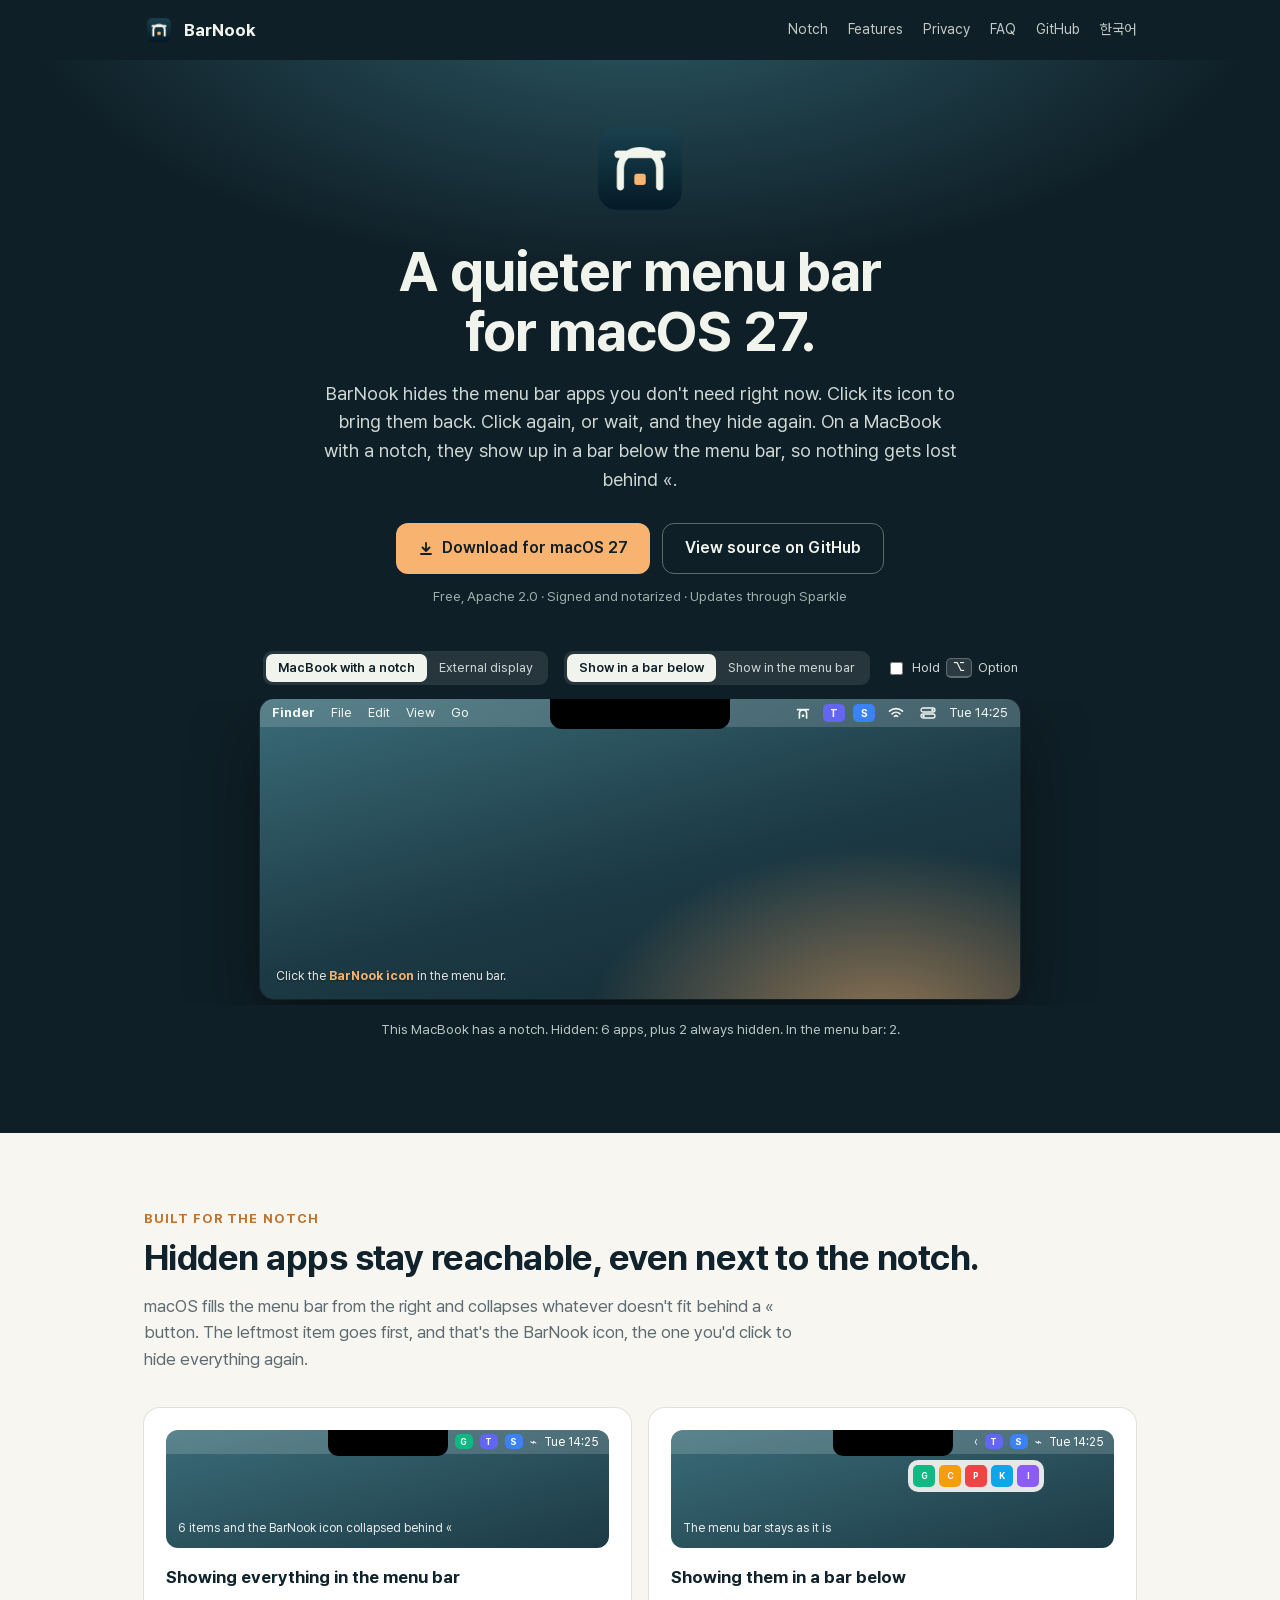
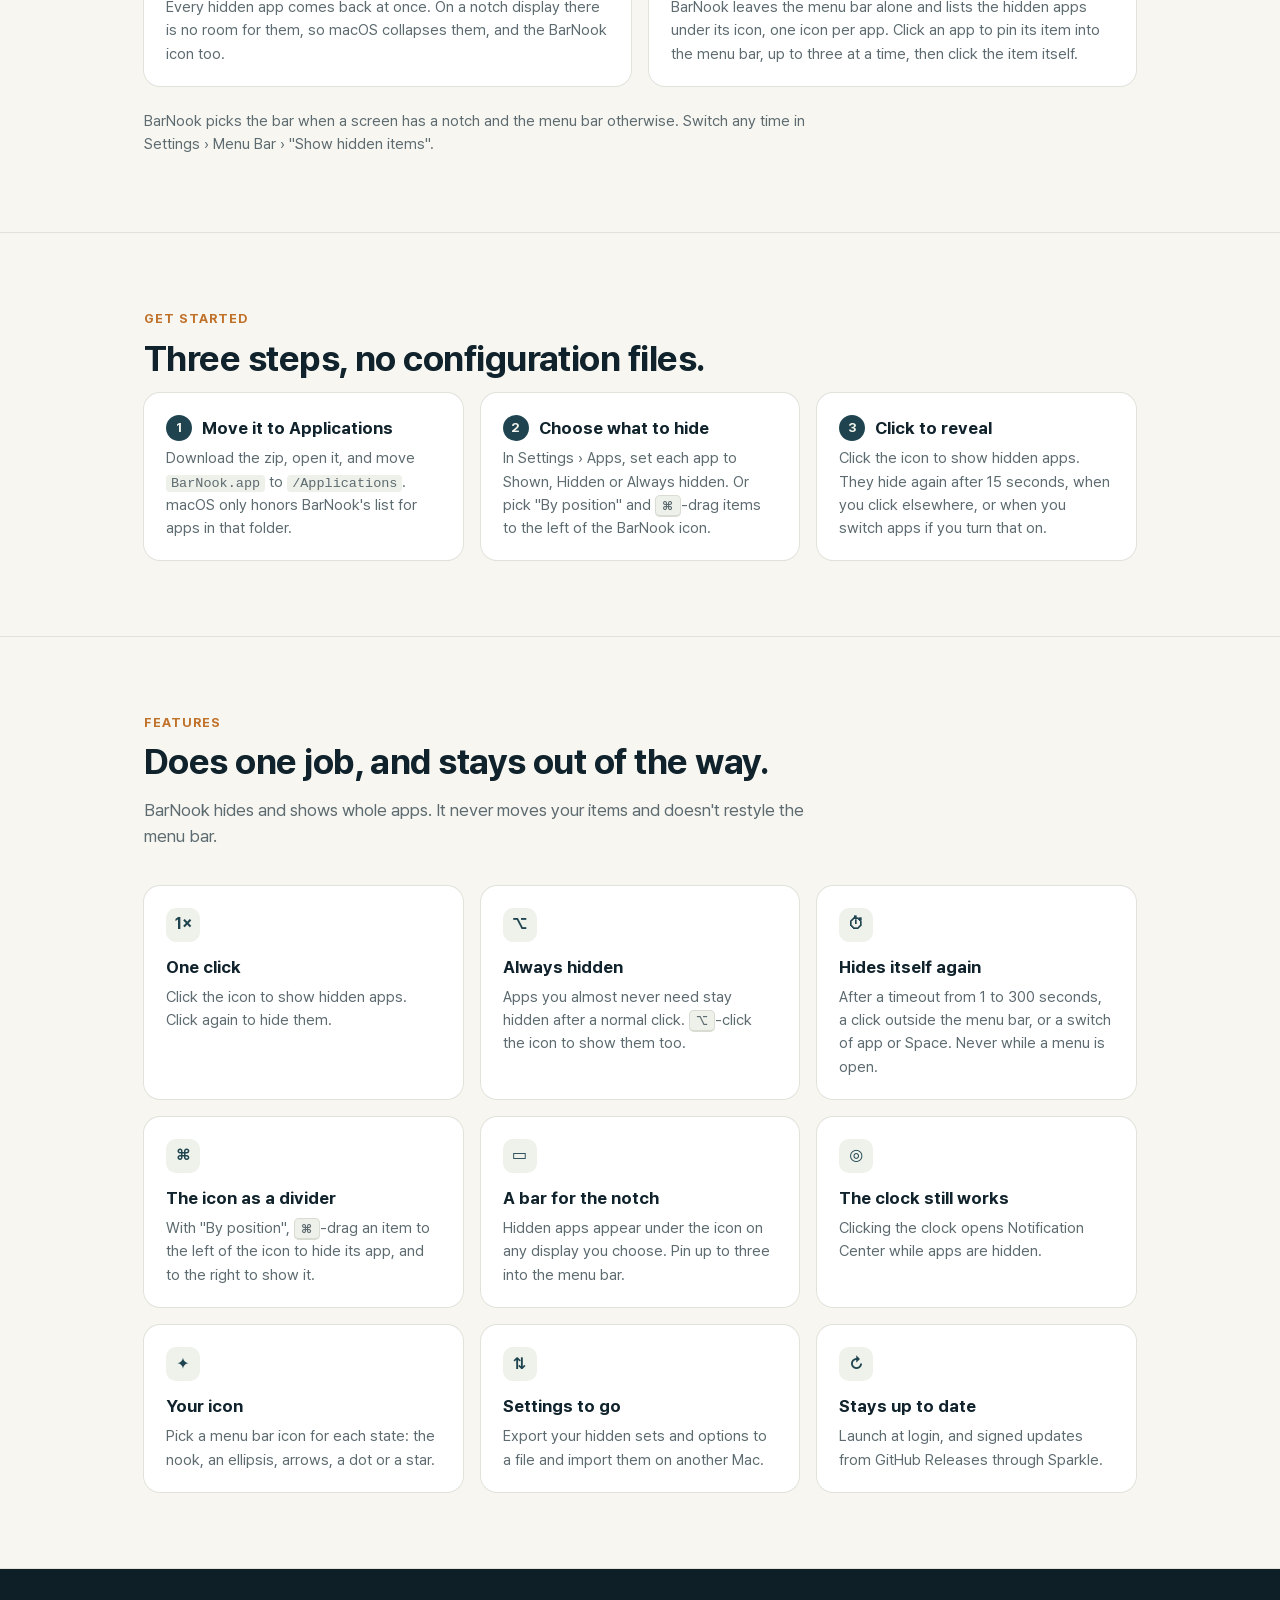
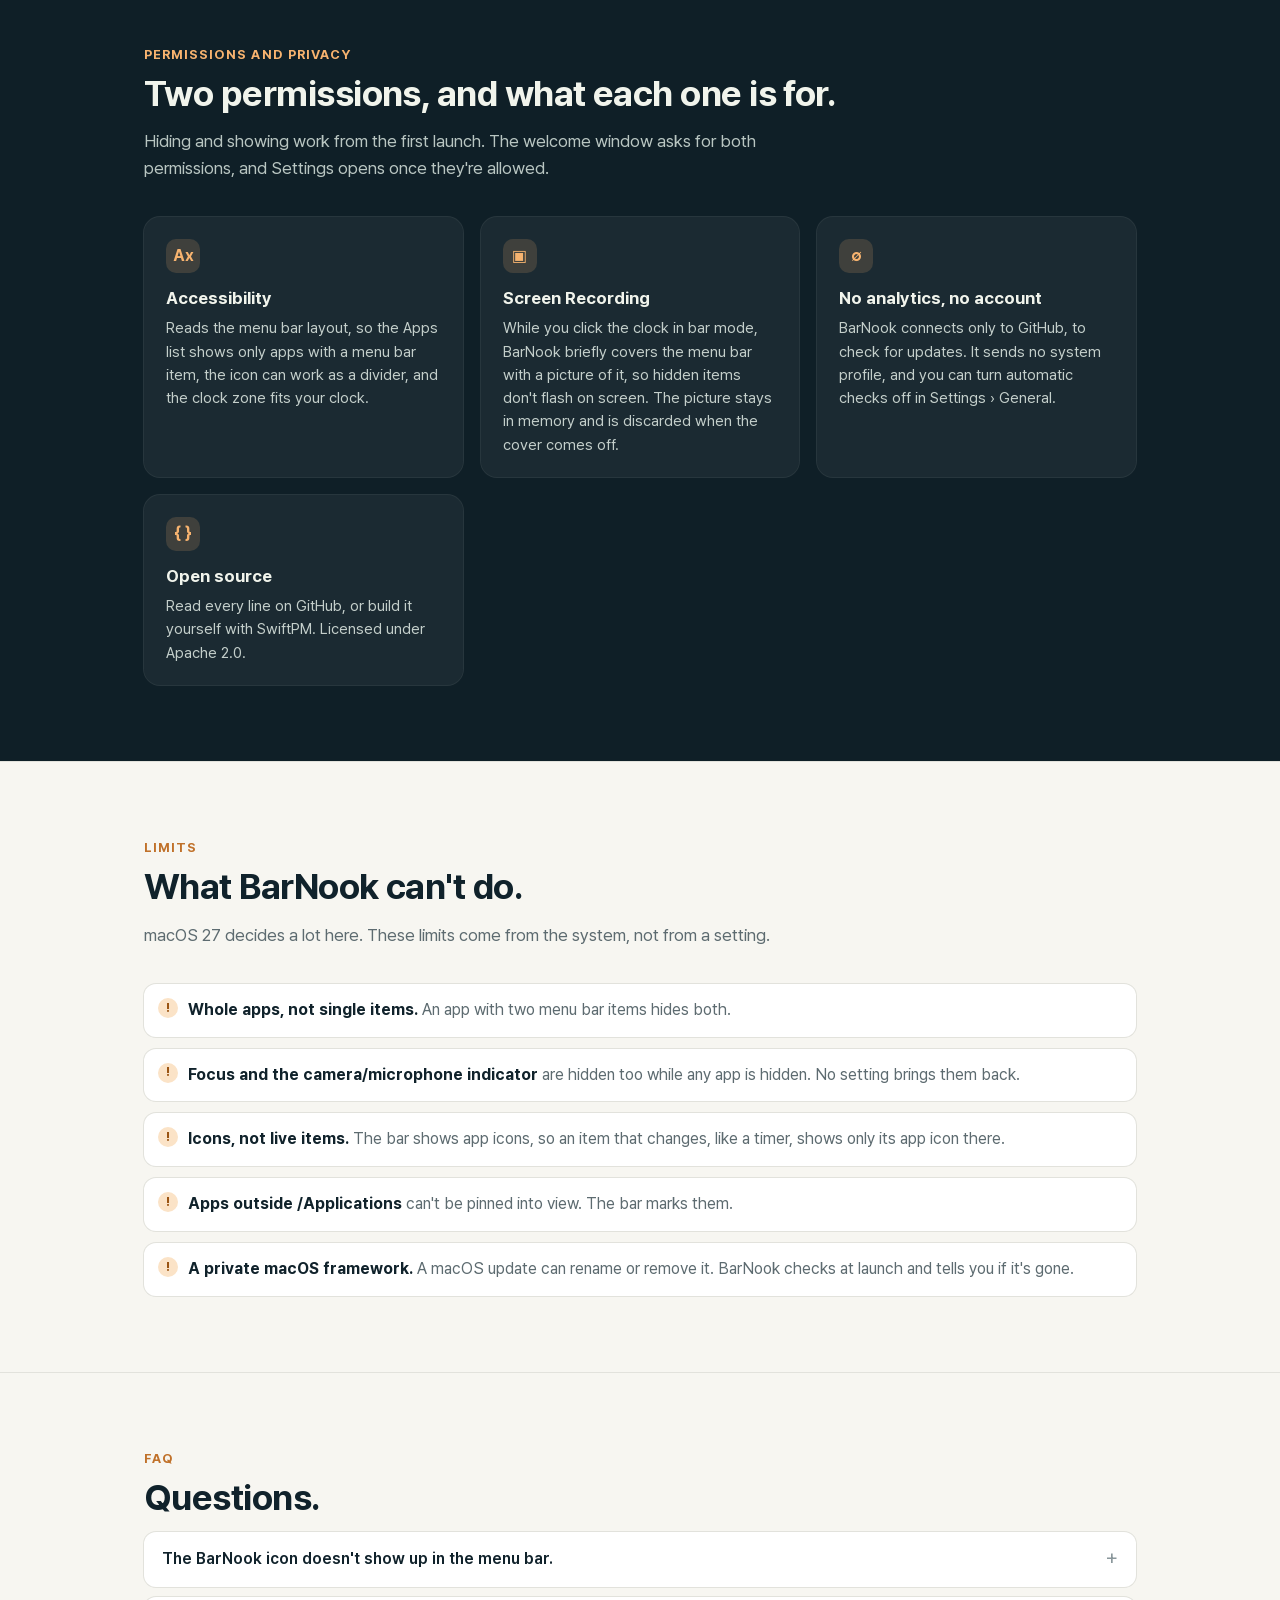
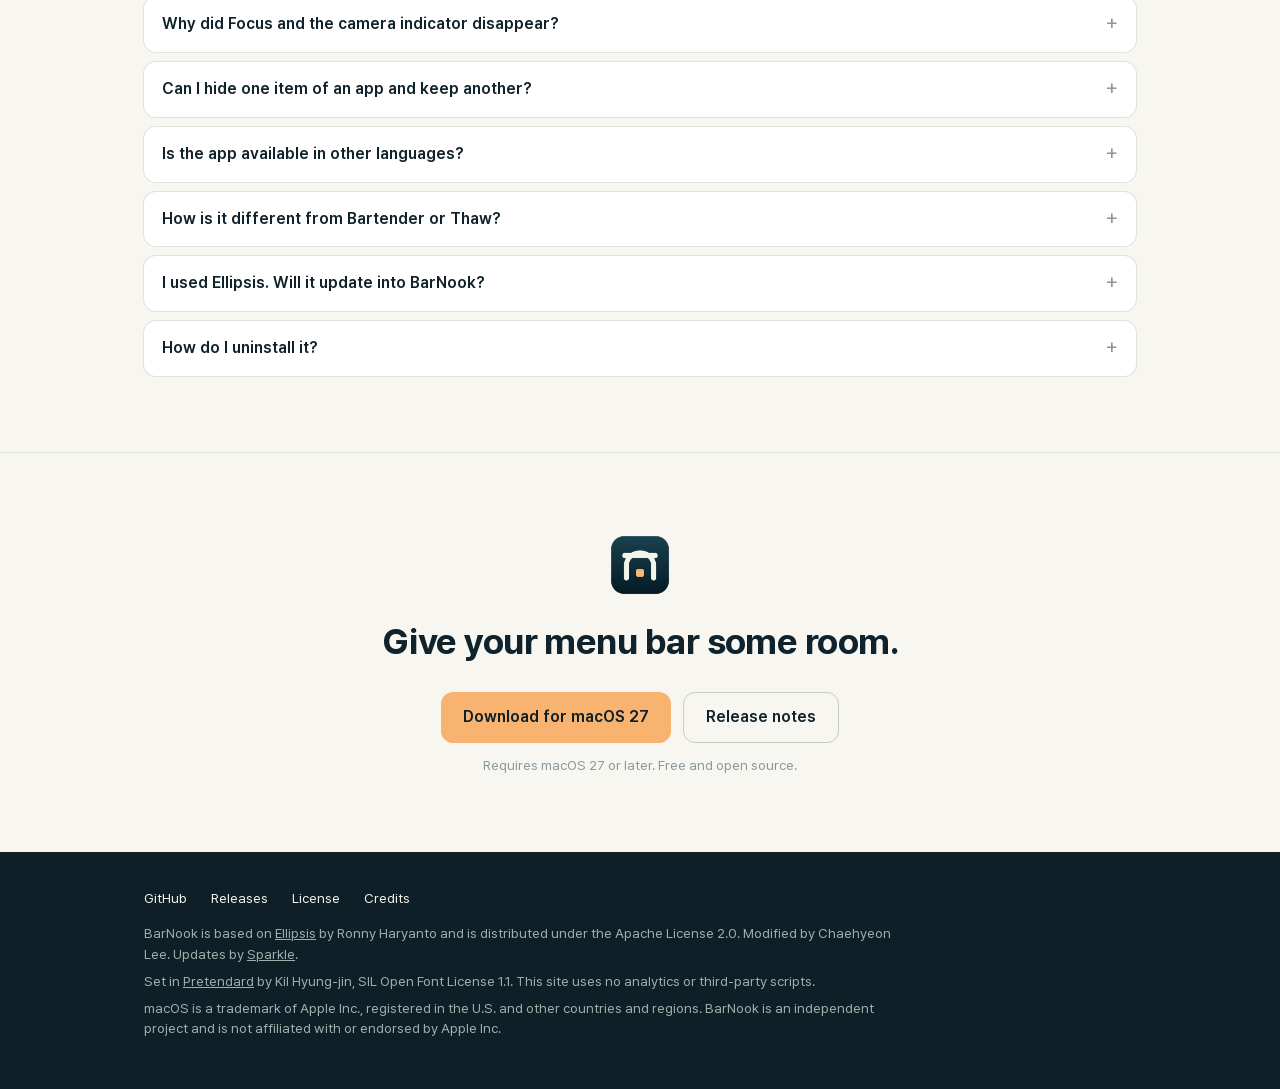
==== site/index.html @ 0b519b12 "feat(site): add the English landing page with self-hosted Pretendard The project had no website. Thi" ====
<!doctype html>
<html lang="en" class="no-js">
<head>
<meta charset="utf-8">
<meta name="viewport" content="width=device-width, initial-scale=1">
<script>document.documentElement.className='js'</script>
<title>BarNook — A quieter menu bar for macOS 27</title>
<meta name="description" content="BarNook hides the menu bar apps you don't need right now and shows them with one click. Built for macOS 27 and MacBooks with a notch. Free and open source.">
<link rel="canonical" href="https://chlee1001.github.io/barnook/">
<link rel="alternate" hreflang="en" href="https://chlee1001.github.io/barnook/">
<link rel="alternate" hreflang="ko" href="https://chlee1001.github.io/barnook/ko/">
<link rel="alternate" hreflang="x-default" href="https://chlee1001.github.io/barnook/">
<meta property="og:type" content="website">
<meta property="og:site_name" content="BarNook">
<meta property="og:title" content="BarNook — A quieter menu bar for macOS 27">
<meta property="og:description" content="Hide the menu bar apps you don't need right now, and show them with one click. Built for MacBooks with a notch. Free and open source.">
<meta property="og:url" content="https://chlee1001.github.io/barnook/">
<meta property="og:locale" content="en_US">
<meta property="og:locale:alternate" content="ko_KR">
<meta name="twitter:card" content="summary_large_image">
<meta name="theme-color" content="#0f1f27">
<link rel="icon" type="image/png" href="assets/favicon-64.png">
<link rel="apple-touch-icon" href="assets/apple-touch-icon.png">
<link rel="preload" href="assets/fonts/PretendardVariable.woff2" as="font" type="font/woff2" crossorigin>
<link rel="stylesheet" href="assets/site.css">
<script src="assets/site.js" defer></script>
</head>
<body>

<header>
  <nav class="wrap nav">
    <a class="brand" href="#"><img src="assets/icon-256.png" alt="" width="30" height="30">BarNook</a>
    <div class="links">
      <a href="#notch">Notch</a>
      <a href="#features">Features</a>
      <a href="#privacy">Privacy</a>
      <a href="#faq">FAQ</a>
      <a class="gh" href="https://github.com/chlee1001/barnook">GitHub</a>
      <a class="lang" href="ko/" hreflang="ko" lang="ko">한국어</a>
    </div>
  </nav>
</header>

<div class="hero">
  <div class="wrap">
    <img class="icon" src="assets/icon-256.png" alt="BarNook app icon" width="104" height="104">
    <h1>A quieter menu bar<br>for macOS 27.</h1>
    <p class="lede">BarNook hides the menu bar apps you don't need right now. Click its icon to bring them back. Click again, or wait, and they hide again. On a MacBook with a notch, they show up in a bar below the menu bar, so nothing gets lost behind «.</p>
    <div class="cta">
      <a class="btn primary" href="https://github.com/chlee1001/barnook/releases/latest">
        <svg width="16" height="16" viewBox="0 0 16 16" aria-hidden="true"><path d="M8 2v8m-3.5-3.5L8 10l3.5-3.5M3 13h10" fill="none" stroke="currentColor" stroke-width="1.8" stroke-linecap="round" stroke-linejoin="round"/></svg>
        Download for macOS 27
      </a>
      <a class="btn ghost" href="https://github.com/chlee1001/barnook">View source on GitHub</a>
    </div>
    <div class="meta">Free, Apache 2.0 · Signed and notarized · Updates through Sparkle</div>

    <div class="demo" role="group" aria-label="Interactive demo of the BarNook menu bar">
      <div class="demo-controls">
        <div class="seg" id="displaySeg">
          <button type="button" data-v="notch" class="on" aria-pressed="true">MacBook with a notch</button>
          <button type="button" data-v="plain" aria-pressed="false">External display</button>
        </div>
        <div class="seg" id="placementSeg">
          <button type="button" data-v="bar" class="on" aria-pressed="true">Show in a bar below</button>
          <button type="button" data-v="menubar" aria-pressed="false">Show in the menu bar</button>
        </div>
        <label><input type="checkbox" id="optBox"> Hold <kbd>⌥</kbd> Option</label>
      </div>
      <div class="stage-scroll">
        <div class="stage" id="stage">
          <div class="mb" id="mb">
            <div class="mb-left" id="mbLeft"><b>Finder</b><span>File</span><span>Edit</span><span>View</span><span>Go</span></div>
            <div class="mb-right">
              <div class="mb-apps" id="mbApps"><span class="it" style="background:#3b82f6" title="Syncly">S</span><span class="it" style="background:#6366f1" title="Tunnel">T</span><button type="button" class="bn" id="bnIcon" title="BarNook — click to show hidden apps"><svg width="16" height="16" viewBox="0 0 16 16"><path d="M2.5 4.6h11M4.4 13V8.4a3.6 3.6 0 0 1 7.2 0V13" fill="none" stroke="currentColor" stroke-width="1.7" stroke-linecap="round"/><rect x="6.8" y="9.6" width="2.4" height="2.4" rx=".6" fill="currentColor"/></svg></button></div>
              <span class="sys" title="Wi-Fi"><svg width="16" height="12" viewBox="0 0 16 12" aria-hidden="true"><path d="M1.5 4.2a9.5 9.5 0 0 1 13 0M4 6.8a6 6 0 0 1 8 0M6.4 9.3a2.5 2.5 0 0 1 3.2 0" fill="none" stroke="currentColor" stroke-width="1.6" stroke-linecap="round"/></svg></span>
              <span class="sys" title="Control Center"><svg width="16" height="12" viewBox="0 0 16 12" aria-hidden="true"><rect x="1" y="1" width="14" height="4" rx="2" fill="none" stroke="currentColor" stroke-width="1.3"/><circle cx="12.5" cy="3" r="1.2" fill="currentColor"/><rect x="1" y="7" width="14" height="4" rx="2" fill="none" stroke="currentColor" stroke-width="1.3"/><circle cx="3.5" cy="9" r="1.2" fill="currentColor"/></svg></span>
              <span class="clock" id="clock">Tue 14:25</span>
            </div>
          </div>
          <div class="notch"></div>
          <div class="panel off" id="panel"></div>
          <div class="overflow off" id="overflow"></div>
          <div class="desk-hint" id="deskHint">Click the <b>BarNook icon</b> in the menu bar.</div>
        </div>
      </div>
      <p class="demo-caption" id="caption" aria-live="polite">This MacBook has a notch. Hidden: 6 apps, plus 2 always hidden. In the menu bar: 2.</p>
    </div>
  </div>
</div>

<section id="notch">
  <div class="wrap">
    <p class="eyebrow">Built for the notch</p>
    <h2>Hidden apps stay reachable, even next to the notch.</h2>
    <p class="intro">macOS fills the menu bar from the right and collapses whatever doesn't fit behind a « button. The leftmost item goes first, and that's the BarNook icon, the one you'd click to hide everything again.</p>
    <div class="grid g2">
      <div class="card">
        <div class="mini">
          <div class="bar"><span class="more">«</span><span class="it" style="background:#10b981">G</span><span class="it" style="background:#6366f1">T</span><span class="it" style="background:#3b82f6">S</span><span>⌁</span><span>Tue 14:25</span></div>
          <div class="n"></div>
          <div class="tag bad">6 items and the BarNook icon collapsed behind «</div>
        </div>
        <h3>Showing everything in the menu bar</h3>
        <p>Every hidden app comes back at once. On a notch display there is no room for them, so macOS collapses them, and the BarNook icon too.</p>
      </div>
      <div class="card">
        <div class="mini">
          <div class="bar"><span class="chev">‹</span><span class="it" style="background:#6366f1">T</span><span class="it" style="background:#3b82f6">S</span><span>⌁</span><span>Tue 14:25</span></div>
          <div class="n"></div>
          <div class="pan"><span class="it" style="background:#10b981">G</span><span class="it" style="background:#f59e0b">C</span><span class="it" style="background:#ef4444">P</span><span class="it" style="background:#0ea5e9">K</span><span class="it" style="background:#8b5cf6">I</span></div>
          <div class="tag good">The menu bar stays as it is</div>
        </div>
        <h3>Showing them in a bar below</h3>
        <p>BarNook leaves the menu bar alone and lists the hidden apps under its icon, one icon per app. Click an app to pin its item into the menu bar, up to three at a time, then click the item itself.</p>
      </div>
    </div>
    <p class="intro note">BarNook picks the bar when a screen has a notch and the menu bar otherwise. Switch any time in Settings › Menu Bar › "Show hidden items".</p>
  </div>
</section>

<section id="how">
  <div class="wrap">
    <p class="eyebrow">Get started</p>
    <h2>Three steps, no configuration files.</h2>
    <div class="grid g3 steps">
      <div class="card">
        <h3>Move it to Applications</h3>
        <p>Download the zip, open it, and move <code>BarNook.app</code> to <code>/Applications</code>. macOS only honors BarNook's list for apps in that folder.</p>
      </div>
      <div class="card">
        <h3>Choose what to hide</h3>
        <p>In Settings › Apps, set each app to Shown, Hidden or Always hidden. Or pick "By position" and <kbd>⌘</kbd>-drag items to the left of the BarNook icon.</p>
      </div>
      <div class="card">
        <h3>Click to reveal</h3>
        <p>Click the icon to show hidden apps. They hide again after 15 seconds, when you click elsewhere, or when you switch apps if you turn that on.</p>
      </div>
    </div>
  </div>
</section>

<section id="features">
  <div class="wrap">
    <p class="eyebrow">Features</p>
    <h2>Does one job, and stays out of the way.</h2>
    <p class="intro">BarNook hides and shows whole apps. It never moves your items and doesn't restyle the menu bar.</p>
    <div class="grid g3">
      <div class="card"><div class="k" aria-hidden="true">1×</div><h3>One click</h3><p>Click the icon to show hidden apps. Click again to hide them.</p></div>
      <div class="card"><div class="k" aria-hidden="true">⌥</div><h3>Always hidden</h3><p>Apps you almost never need stay hidden after a normal click. <kbd>⌥</kbd>-click the icon to show them too.</p></div>
      <div class="card"><div class="k" aria-hidden="true">⏱</div><h3>Hides itself again</h3><p>After a timeout from 1 to 300 seconds, a click outside the menu bar, or a switch of app or Space. Never while a menu is open.</p></div>
      <div class="card"><div class="k" aria-hidden="true">⌘</div><h3>The icon as a divider</h3><p>With "By position", <kbd>⌘</kbd>-drag an item to the left of the icon to hide its app, and to the right to show it.</p></div>
      <div class="card"><div class="k" aria-hidden="true">▭</div><h3>A bar for the notch</h3><p>Hidden apps appear under the icon on any display you choose. Pin up to three into the menu bar.</p></div>
      <div class="card"><div class="k" aria-hidden="true">◎</div><h3>The clock still works</h3><p>Clicking the clock opens Notification Center while apps are hidden.</p></div>
      <div class="card"><div class="k" aria-hidden="true">✦</div><h3>Your icon</h3><p>Pick a menu bar icon for each state: the nook, an ellipsis, arrows, a dot or a star.</p></div>
      <div class="card"><div class="k" aria-hidden="true">⇅</div><h3>Settings to go</h3><p>Export your hidden sets and options to a file and import them on another Mac.</p></div>
      <div class="card"><div class="k" aria-hidden="true">↻</div><h3>Stays up to date</h3><p>Launch at login, and signed updates from GitHub Releases through Sparkle.</p></div>
    </div>
  </div>
</section>

<section id="privacy" class="privacy">
  <div class="wrap">
    <p class="eyebrow">Permissions and privacy</p>
    <h2>Two permissions, and what each one is for.</h2>
    <p class="intro">Hiding and showing work from the first launch. The welcome window asks for both permissions, and Settings opens once they're allowed.</p>
    <div class="grid g2">
      <div class="card"><div class="k" aria-hidden="true">Ax</div><h3>Accessibility</h3><p>Reads the menu bar layout, so the Apps list shows only apps with a menu bar item, the icon can work as a divider, and the clock zone fits your clock.</p></div>
      <div class="card"><div class="k" aria-hidden="true">▣</div><h3>Screen Recording</h3><p>While you click the clock in bar mode, BarNook briefly covers the menu bar with a picture of it, so hidden items don't flash on screen. The picture stays in memory and is discarded when the cover comes off.</p></div>
      <div class="card"><div class="k" aria-hidden="true">∅</div><h3>No analytics, no account</h3><p>BarNook connects only to GitHub, to check for updates. It sends no system profile, and you can turn automatic checks off in Settings › General.</p></div>
      <div class="card"><div class="k" aria-hidden="true">{ }</div><h3>Open source</h3><p>Read every line on GitHub, or build it yourself with SwiftPM. Licensed under Apache 2.0.</p></div>
    </div>
  </div>
</section>

<section id="limits">
  <div class="wrap">
    <p class="eyebrow">Limits</p>
    <h2>What BarNook can't do.</h2>
    <p class="intro">macOS 27 decides a lot here. These limits come from the system, not from a setting.</p>
    <ul class="limits">
      <li><b>Whole apps, not single items.</b> An app with two menu bar items hides both.</li>
      <li><b>Focus and the camera/microphone indicator</b> are hidden too while any app is hidden. No setting brings them back.</li>
      <li><b>Icons, not live items.</b> The bar shows app icons, so an item that changes, like a timer, shows only its app icon there.</li>
      <li><b>Apps outside /Applications</b> can't be pinned into view. The bar marks them.</li>
      <li><b>A private macOS framework.</b> A macOS update can rename or remove it. BarNook checks at launch and tells you if it's gone.</li>
    </ul>
  </div>
</section>

<section id="faq">
  <div class="wrap">
    <p class="eyebrow">FAQ</p>
    <h2>Questions.</h2>
    <details>
      <summary>The BarNook icon doesn't show up in the menu bar.</summary>
      <p>Check that BarNook runs from <code>/Applications</code>. macOS matches BarNook's list against apps in that folder only, so a copy anywhere else hides its own icon.</p>
    </details>
    <details>
      <summary>Why did Focus and the camera indicator disappear?</summary>
      <p>macOS hides them while any app is hidden. It's a limit of the system mechanism BarNook uses. Show your hidden apps and they come back.</p>
    </details>
    <details>
      <summary>Can I hide one item of an app and keep another?</summary>
      <p>No. macOS 27 hides per app, so both items hide together.</p>
    </details>
    <details>
      <summary>Is the app available in other languages?</summary>
      <p>Not yet. BarNook's menus and Settings are in English only.</p>
    </details>
    <details>
      <summary>How is it different from Bartender or Thaw?</summary>
      <p>BarNook does one thing: it hides and shows whole apps, with a bar for the notch. It doesn't rearrange items, search them or restyle the menu bar. If you need those, Bartender and Thaw do more.</p>
    </details>
    <details>
      <summary>I used Ellipsis. Will it update into BarNook?</summary>
      <p>No. BarNook is a separate app with its own signing and update key. Install it once, then set up your hidden apps again.</p>
    </details>
    <details>
      <summary>How do I uninstall it?</summary>
      <p>Quit BarNook from its icon menu. Every item returns to the menu bar. Then move BarNook to the Trash.</p>
    </details>
  </div>
</section>

<section class="final">
  <div class="wrap">
    <img src="assets/icon-256.png" alt="" width="72" height="72">
    <h2>Give your menu bar some room.</h2>
    <div class="cta">
      <a class="btn primary" href="https://github.com/chlee1001/barnook/releases/latest">Download for macOS 27</a>
      <a class="btn ghost" href="https://github.com/chlee1001/barnook/releases">Release notes</a>
    </div>
    <div class="meta">Requires macOS 27 or later. Free and open source.</div>
  </div>
</section>

<footer>
  <div class="wrap">
    <div class="row">
      <a href="https://github.com/chlee1001/barnook">GitHub</a>
      <a href="https://github.com/chlee1001/barnook/releases">Releases</a>
      <a href="https://github.com/chlee1001/barnook/blob/main/LICENSE">License</a>
      <a href="https://github.com/chlee1001/barnook/blob/main/CREDITS.md">Credits</a>
    </div>
    <p>BarNook is based on <a href="https://github.com/ronny/ellipsis">Ellipsis</a> by Ronny Haryanto and is distributed under the Apache License 2.0. Modified by Chaehyeon Lee. Updates by <a href="https://sparkle-project.org">Sparkle</a>.</p>
    <p>Set in <a href="assets/fonts/LICENSE.txt">Pretendard</a> by Kil Hyung-jin, SIL Open Font License 1.1. This site uses no analytics or third-party scripts.</p>
    <p>macOS is a trademark of Apple Inc., registered in the U.S. and other countries and regions. BarNook is an independent project and is not affiliated with or endorsed by Apple Inc.</p>
  </div>
</footer>

</body>
</html>
---- site/assets/site.css ----
/* BarNook website. Derived from the landing-page mockup; the demo stage is drawn in CSS. */

/*
 * Pretendard Variable 1.3.9, unmodified.
 * Copyright (c) 2021, Kil Hyung-jin, with Reserved Font Name Pretendard.
 * SIL Open Font License 1.1: fonts/LICENSE.txt
 */
@font-face {
  font-family: 'Pretendard Variable';
  font-weight: 45 920;
  font-style: normal;
  font-display: swap;
  src: url('fonts/PretendardVariable.woff2') format('woff2-variations'), url('fonts/PretendardVariable.woff2') format('woff2');
}

:root {
  --ink: #10222b; --teal: #1f4450; --deep: #0f1f27; --cream: #f1f4ec; --orange: #f7b36f;
  --paper: #f7f6f1; --card: #fff; --line: #e2e2dc; --muted: #5d6b70; --soft: #8a979b;
}
* { box-sizing: border-box; }
html { scroll-behavior: smooth; }
body { margin: 0; font: 16px/1.55 "Pretendard Variable", Pretendard, -apple-system, BlinkMacSystemFont, system-ui, "Apple SD Gothic Neo", "Noto Sans KR", sans-serif; color: var(--ink); background: var(--paper); }
a { color: inherit; }
h1, h2, h3 { text-wrap: balance; }
.wrap { max-width: 1040px; margin: 0 auto; padding: 0 24px; }
:focus-visible { outline: 2px solid var(--orange); outline-offset: 2px; }
.privacy :focus-visible, .final :focus-visible, details :focus-visible { outline-color: #c0712a; }

/* Header */
header { background: var(--deep); color: var(--cream); }
.nav { display: flex; align-items: center; gap: 22px; height: 60px; }
.brand { display: flex; align-items: center; gap: 10px; font-weight: 700; font-size: 17px; text-decoration: none; }
.brand img { width: 30px; height: 30px; }
.nav .links { margin-left: auto; display: flex; gap: 20px; font-size: 14px; }
.nav .links a { text-decoration: none; opacity: .8; }
.nav .links a:hover { opacity: 1; }
/* Narrow screens keep GitHub and the language link. */
@media (max-width: 640px) { .nav .links a:not(.gh):not(.lang) { display: none; } }

/* Hero */
.hero { background: radial-gradient(900px 420px at 50% -80px, #2d5b67 0%, var(--deep) 70%); color: var(--cream); padding: 56px 0 72px; text-align: center; }
.hero img.icon { width: 104px; height: 104px; }
.hero h1 { font-size: clamp(34px, 5.4vw, 56px); line-height: 1.08; letter-spacing: -.02em; margin: 14px 0 16px; }
.hero .lede { max-width: 640px; margin: 0 auto; font-size: 18.5px; color: #cfd8d4; }
.cta { display: flex; gap: 12px; justify-content: center; flex-wrap: wrap; margin: 30px 0 12px; }
.btn { display: inline-flex; align-items: center; gap: 8px; padding: 12px 22px; border-radius: 12px; font-weight: 600; text-decoration: none; font-size: 16px; }
.btn.primary { background: var(--orange); color: var(--deep); }
.btn.primary:hover { background: #ffc285; }
.btn.ghost { border: 1px solid rgba(241,244,236,.35); color: var(--cream); }
.btn.ghost:hover { background: rgba(241,244,236,.08); }
.meta { font-size: 13.5px; color: #9fb0ab; }

/* Demo */
.demo { margin-top: 44px; }
.demo-controls { display: flex; flex-wrap: wrap; gap: 10px 16px; justify-content: center; align-items: center; margin-bottom: 14px; font-size: 13px; }
.seg { display: inline-flex; background: rgba(255,255,255,.1); border-radius: 9px; padding: 3px; }
.seg button { border: 0; background: transparent; color: #cfd8d4; font: inherit; padding: 4px 12px; border-radius: 7px; cursor: pointer; }
.seg button.on { background: var(--cream); color: var(--deep); font-weight: 600; }
.demo-controls label { color: #cfd8d4; display: inline-flex; gap: 6px; align-items: center; }
.demo-controls kbd { background: rgba(255,255,255,.12); border-color: rgba(255,255,255,.25); color: var(--cream); }
.stage-scroll { overflow-x: auto; padding-bottom: 6px; max-width: 100%; }
.stage { position: relative; width: 760px; height: 300px; margin: 0 auto; border-radius: 14px; overflow: hidden; text-align: left;
         background: radial-gradient(420px 260px at 82% 110%, rgba(247,179,111,.55), transparent 70%), linear-gradient(165deg, #3a6c78 0%, #1c3a45 55%, #132831 100%);
         box-shadow: 0 30px 70px rgba(0,0,0,.45), 0 0 0 1px rgba(255,255,255,.08); }
.mb { position: absolute; inset: 0 0 auto 0; height: 28px; display: flex; align-items: center; padding: 0 12px; font-size: 13px; color: #f4f6f2;
      background: rgba(255,255,255,.16); backdrop-filter: blur(20px); -webkit-backdrop-filter: blur(20px); }
.mb-left { display: flex; gap: 16px; white-space: nowrap; }
.mb-right { margin-left: auto; display: flex; align-items: center; gap: 10px; }
.mb-apps { display: flex; flex-direction: row-reverse; gap: 8px; align-items: center; }
.sys { display: grid; place-items: center; width: 22px; }
.clock { white-space: nowrap; }
.notch { position: absolute; left: 50%; top: 0; width: 180px; height: 30px; transform: translateX(-50%); background: #000; border-radius: 0 0 12px 12px; z-index: 2; }
.stage.plain .notch { display: none; }
.it { width: 22px; height: 18px; border-radius: 5px; display: grid; place-items: center; font-family: inherit; font-weight: 700; font-size: 10px; line-height: 1; color: #fff; flex: none; }
.it.new { animation: pop .35s ease-out; }
@keyframes pop { from { transform: scale(.4); } to { transform: scale(1); } }
.bn { border: 0; background: transparent; color: inherit; width: 24px; height: 22px; border-radius: 5px; display: grid; place-items: center; cursor: pointer; padding: 0; }
.bn:hover, .bn.on { background: rgba(255,255,255,.22); }
.more { font-weight: 700; padding: 0 4px; opacity: .9; }
button.more { border: 0; background: transparent; color: inherit; font: inherit; font-weight: 700; cursor: pointer; border-radius: 5px; }
button.more:hover { background: rgba(255,255,255,.22); }
.overflow { position: absolute; top: 34px; right: 120px; display: flex; flex-direction: column; min-width: 150px; padding: 5px; border-radius: 10px; background: rgba(246,246,242,.95); box-shadow: 0 10px 30px rgba(0,0,0,.3); color: var(--ink); font-size: 13px; z-index: 3; }
.overflow.off { display: none; }
.overflow div { display: flex; align-items: center; gap: 8px; padding: 4px 8px; border-radius: 6px; }
.overflow div.bn-row { cursor: pointer; }
.overflow div.bn-row:hover { background: rgba(0,0,0,.07); }
.panel { position: absolute; top: 34px; display: flex; gap: 2px; padding: 5px; border-radius: 12px; background: rgba(246,246,242,.92);
         box-shadow: 0 10px 30px rgba(0,0,0,.3); transition: opacity .18s, transform .18s; z-index: 3; }
.panel.off { opacity: 0; transform: translateY(-6px); pointer-events: none; }
.panel button { border: 0; background: transparent; width: 36px; height: 36px; border-radius: 8px; display: grid; place-items: center; cursor: pointer; position: relative; padding: 0; }
.panel button:hover { background: rgba(0,0,0,.07); }
.panel .it { width: 24px; height: 24px; border-radius: 6px; font-size: 11px; }
.panel button.pinned::after { content: ""; position: absolute; bottom: 3px; width: 5px; height: 5px; border-radius: 50%; background: #e0892f; }
.panel .sep { width: 1px; background: #c9c9c4; margin: 7px 3px; }
.desk-hint { position: absolute; left: 16px; bottom: 14px; right: 16px; color: rgba(255,255,255,.88); font-size: 12.5px; text-shadow: 0 1px 2px rgba(0,0,0,.35); }
.desk-hint b { color: var(--orange); }
.demo-caption { max-width: 760px; margin: 14px auto 0; font-size: 13.5px; color: #b9c6c2; min-height: 42px; }

/* Sections */
section { padding: 76px 0; }
section + section { border-top: 1px solid var(--line); }
.eyebrow { color: #c0712a; font-weight: 700; font-size: 13px; letter-spacing: .08em; text-transform: uppercase; margin: 0 0 8px; }
h2 { font-size: clamp(26px, 3.4vw, 36px); line-height: 1.15; letter-spacing: -.015em; margin: 0 0 14px; }
.intro { color: var(--muted); max-width: 680px; margin: 0 0 36px; font-size: 17px; }
.grid { display: grid; gap: 18px; }
.g2 { grid-template-columns: repeat(auto-fit, minmax(300px, 1fr)); }
.g3 { grid-template-columns: repeat(auto-fit, minmax(260px, 1fr)); }
.card { background: var(--card); border-radius: 16px; padding: 22px 22px 20px; box-shadow: 0 0 0 1px var(--line); }
.card h3 { margin: 0 0 6px; font-size: 17px; }
.card p { margin: 0; color: var(--muted); font-size: 15px; }
.card .k { display: inline-grid; place-items: center; width: 34px; height: 34px; border-radius: 10px; background: #eef2ea; color: var(--teal); font-weight: 700; margin-bottom: 12px; }
kbd { font-family: inherit; font-weight: 600; font-size: 12.5px; line-height: 1; background: #eef0ea; border: 1px solid #d9dcd3; border-bottom-width: 2px; border-radius: 5px; padding: 2px 6px; }
code { font: 13.5px ui-monospace, SFMono-Regular, Menlo, monospace; background: #eef0ea; padding: 1px 5px; border-radius: 4px; }

/* Notch comparison */
.mini { height: 118px; border-radius: 12px; position: relative; overflow: hidden; margin-bottom: 16px; background: linear-gradient(165deg, #3a6c78, #1c3a45); }
.mini .bar { position: absolute; inset: 0 0 auto 0; height: 24px; background: rgba(255,255,255,.16); display: flex; align-items: center; justify-content: flex-end; gap: 7px; padding: 0 10px; color: #fff; font-size: 12px; }
.mini .n { position: absolute; left: 50%; top: 0; width: 120px; height: 26px; transform: translateX(-50%); background: #000; border-radius: 0 0 10px 10px; }
.mini .it { width: 18px; height: 15px; font-size: 9px; }
.mini .pan { position: absolute; top: 30px; right: 70px; display: flex; gap: 4px; padding: 5px; background: rgba(246,246,242,.92); border-radius: 10px; }
.mini .pan .it { width: 22px; height: 22px; }
.mini .tag { position: absolute; left: 12px; bottom: 10px; color: #fff; font-size: 12px; opacity: .9; }
.mini .chev { opacity: .9; }
.intro.note { margin: 24px 0 0; font-size: 15px; }
.bad { color: #ffb4a8; } .good { color: #bfe8c4; }

/* Steps */
.steps { counter-reset: s; }
.steps .card h3::before { counter-increment: s; content: counter(s); display: inline-grid; place-items: center; width: 26px; height: 26px; margin-right: 10px; border-radius: 50%; background: var(--teal); color: var(--cream); font-size: 13px; vertical-align: 2px; }

/* Privacy */
.privacy { background: var(--deep); color: var(--cream); }
.privacy .intro { color: #b9c6c2; }
.privacy .card { background: rgba(255,255,255,.05); box-shadow: 0 0 0 1px rgba(255,255,255,.1); }
.privacy .card p { color: #c4cfcb; }
.privacy .card .k { background: rgba(247,179,111,.16); color: var(--orange); }
.privacy .eyebrow { color: var(--orange); }
.privacy code { background: rgba(255,255,255,.1); }

/* Limits & FAQ */
.limits { list-style: none; padding: 0; margin: 0; display: grid; gap: 12px; }
.limits li { background: var(--card); box-shadow: 0 0 0 1px var(--line); border-radius: 12px; padding: 14px 16px 14px 44px; position: relative; color: var(--muted); }
.limits li::before { content: "!"; position: absolute; left: 14px; top: 14px; width: 20px; height: 20px; border-radius: 50%; background: #fbe3c7; color: #9a5412; font-weight: 800; font-size: 12px; display: grid; place-items: center; }
.limits b { color: var(--ink); }
details { background: var(--card); box-shadow: 0 0 0 1px var(--line); border-radius: 12px; padding: 0 18px; }
details + details { margin-top: 10px; }
summary { cursor: pointer; font-weight: 600; padding: 15px 0; list-style: none; display: flex; justify-content: space-between; gap: 12px; }
summary::-webkit-details-marker { display: none; }
summary::after { content: "+"; color: var(--soft); font-weight: 400; font-size: 20px; line-height: 1; }
details[open] summary::after { content: "–"; }
details p { margin: 0 0 16px; color: var(--muted); }

/* Final CTA & footer */
.final { text-align: center; }
.final h2 { margin-top: 12px; }
.final .btn.ghost { color: var(--ink); border-color: #c9cdc3; }
.final .meta { color: var(--soft); }
footer { background: var(--deep); color: #9fb0ab; font-size: 13.5px; padding: 36px 0 44px; }
footer .row { display: flex; flex-wrap: wrap; gap: 10px 24px; margin-bottom: 14px; }
footer .row a { color: var(--cream); text-decoration: none; }
footer p { margin: 6px 0; max-width: 760px; }

/* Without JS the demo can't respond, so only its caption stays. */
.no-js .demo-controls, .no-js .stage-scroll { display: none; }

/* On a phone the 760px stage scrolls edge to edge; site.js starts it at the right end. */
@media (max-width: 640px) {
  .stage-scroll { margin: 0 -24px; max-width: none; }
  .stage { border-radius: 0; }
}

@media (prefers-reduced-motion: reduce) {
  html { scroll-behavior: auto; }
  .it.new { animation: none; }
  .panel { transition: none; }
}

/* Korean */
body:lang(ko) { word-break: keep-all; overflow-wrap: anywhere; line-height: 1.65; }
:lang(ko) .eyebrow { letter-spacing: .02em; }
:lang(ko) .hero h1 { line-height: 1.18; letter-spacing: -.03em; }
:lang(ko) h2 { line-height: 1.25; }
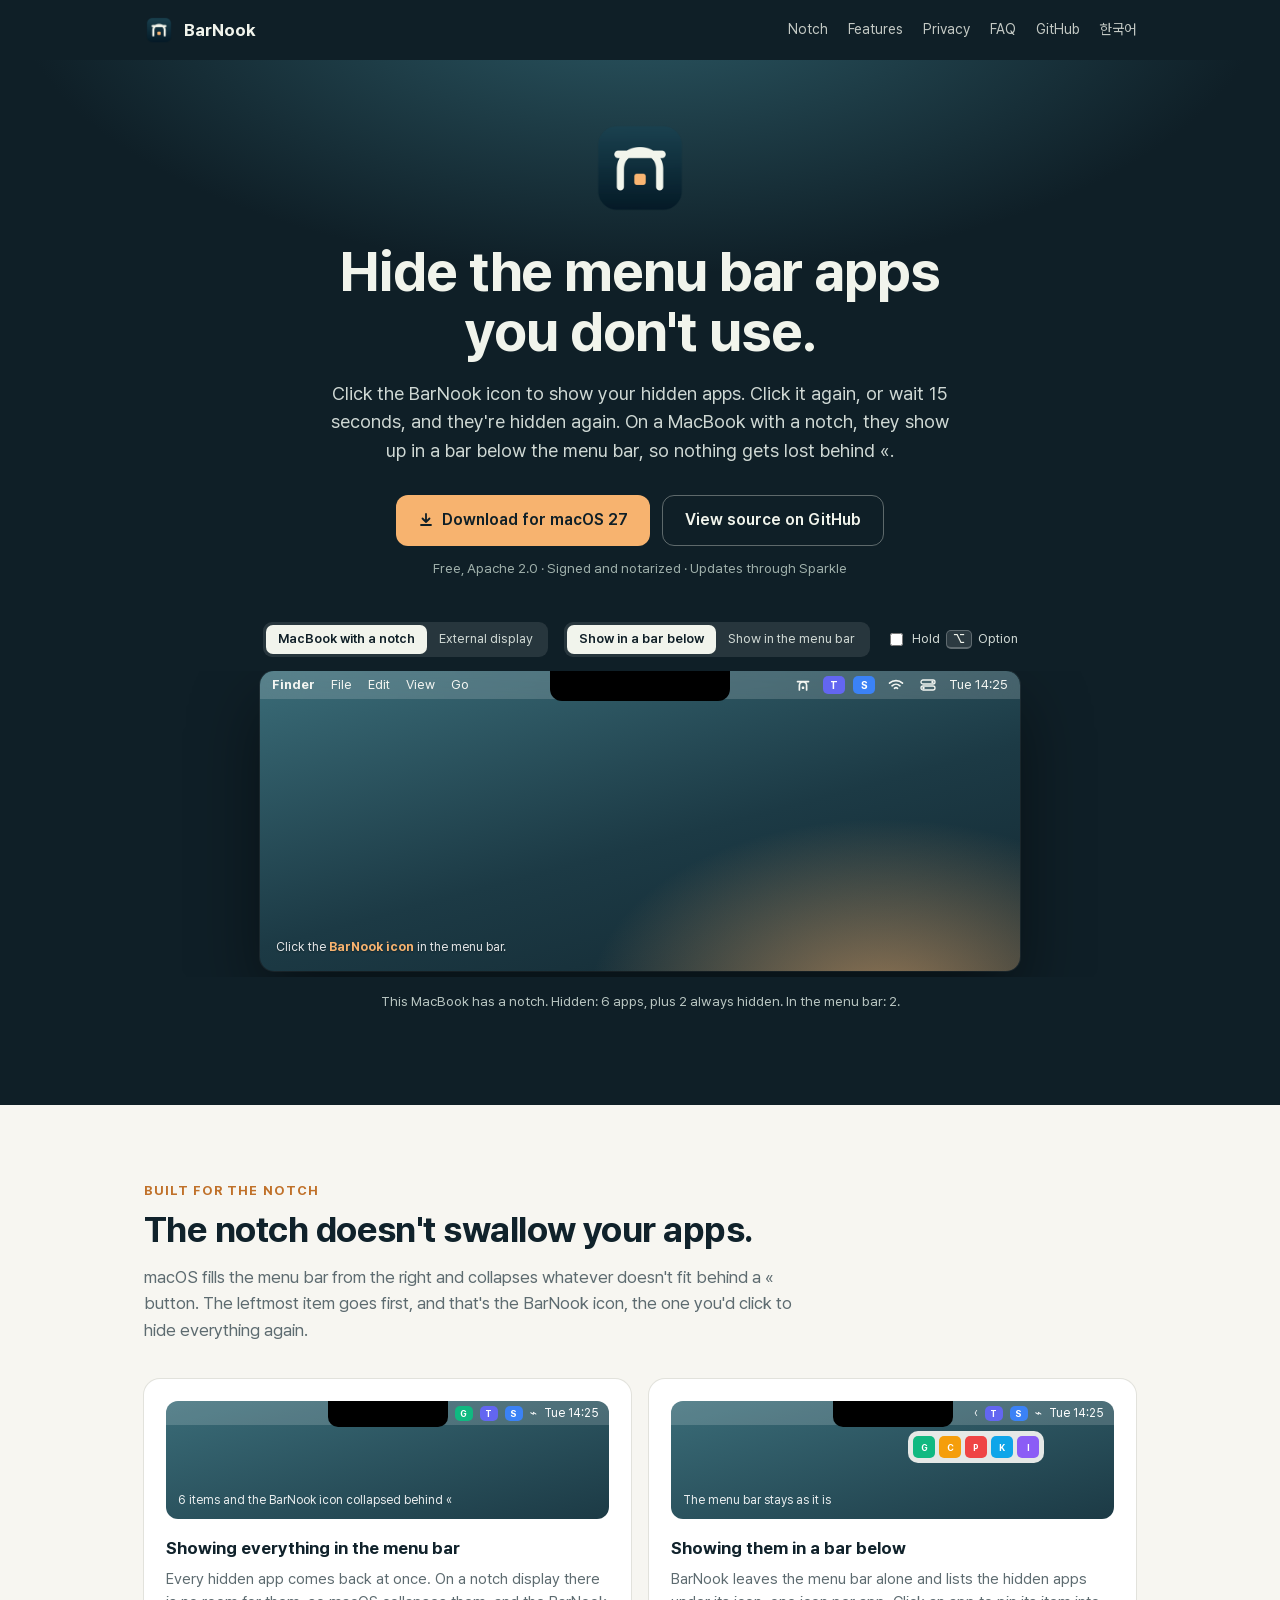
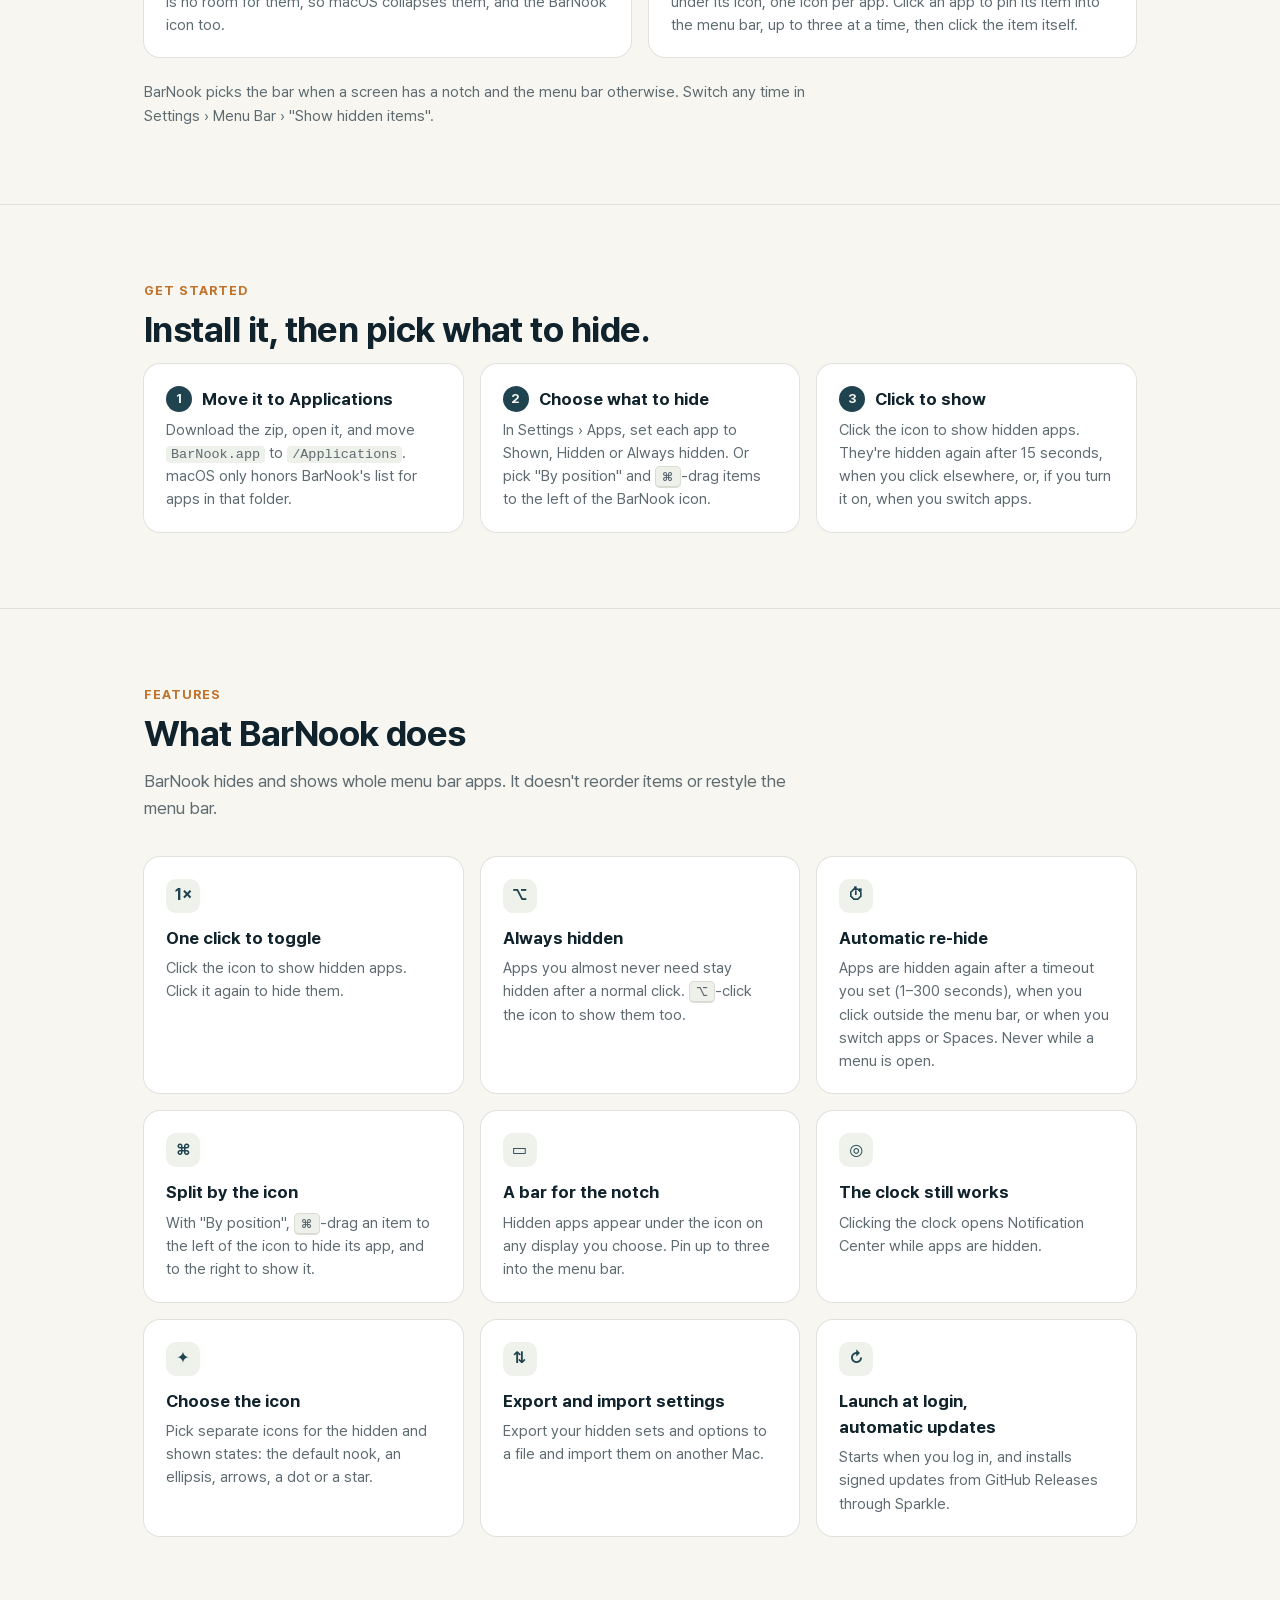
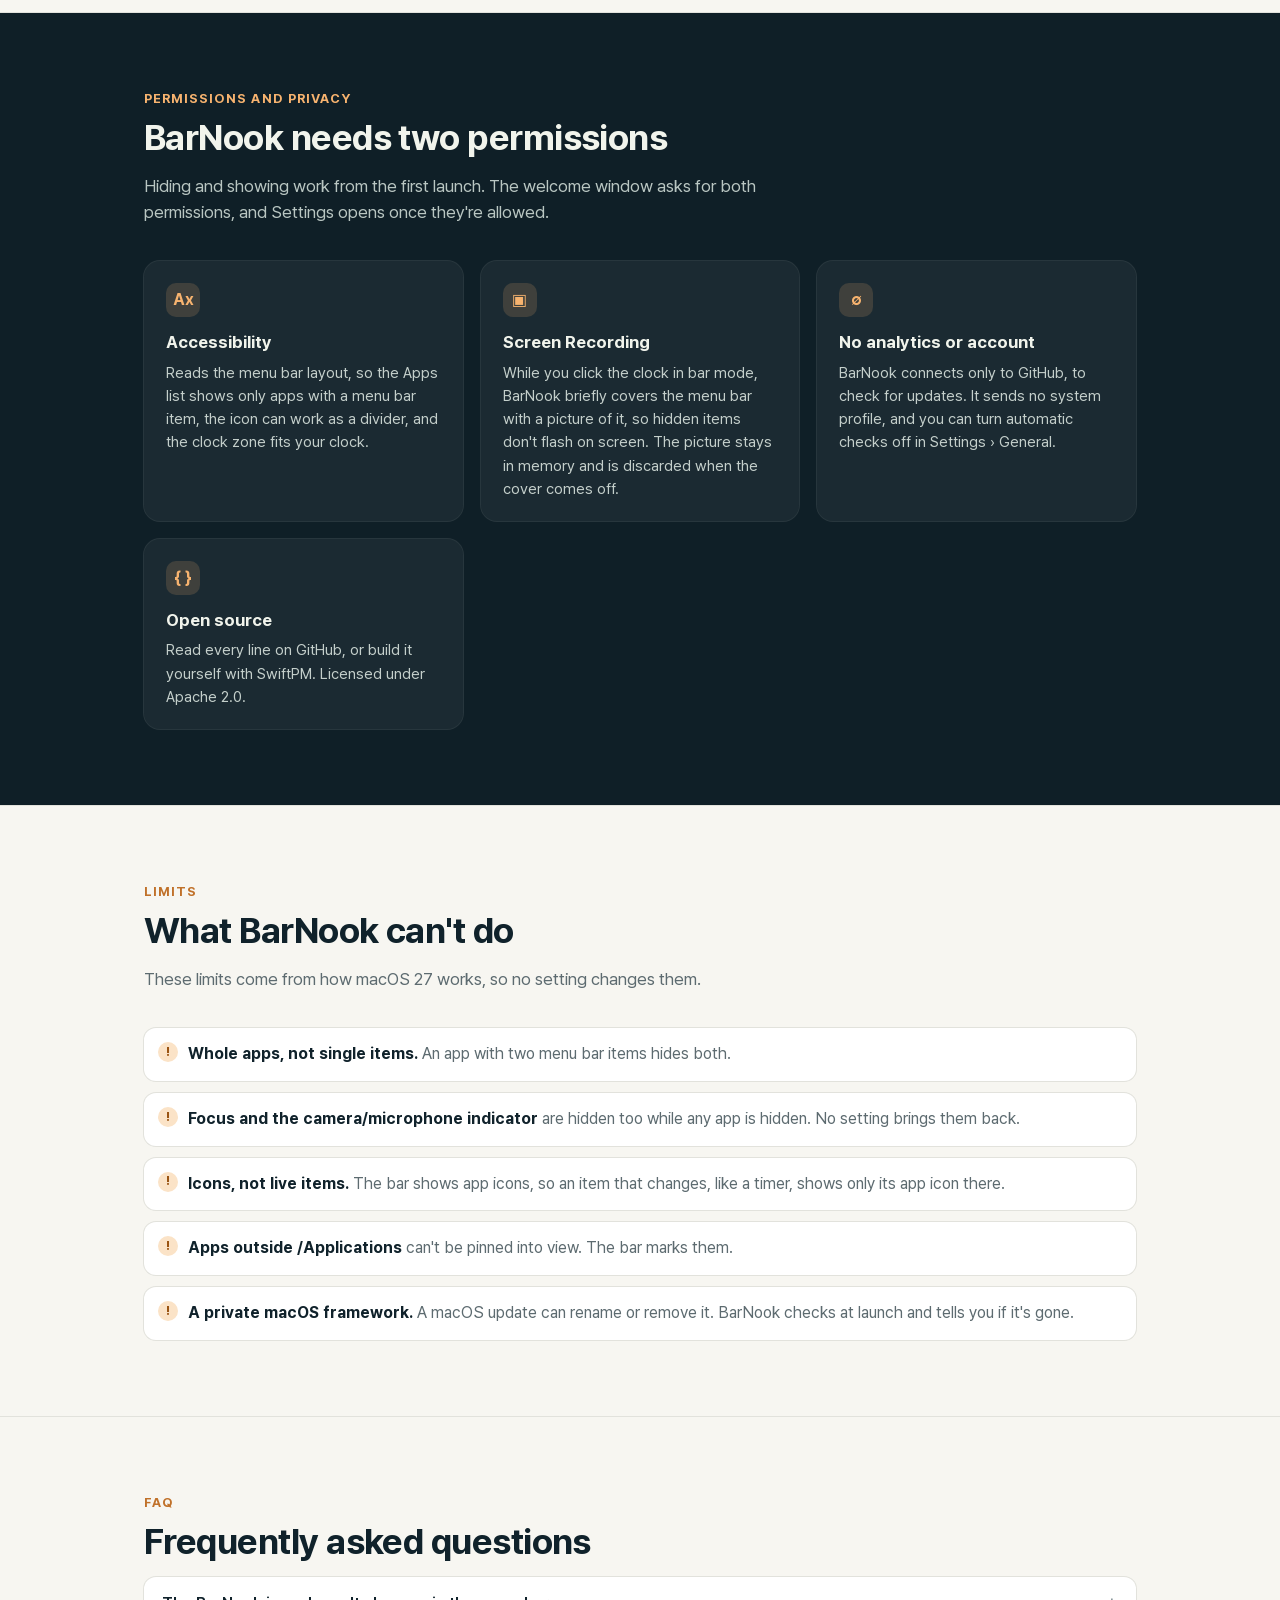
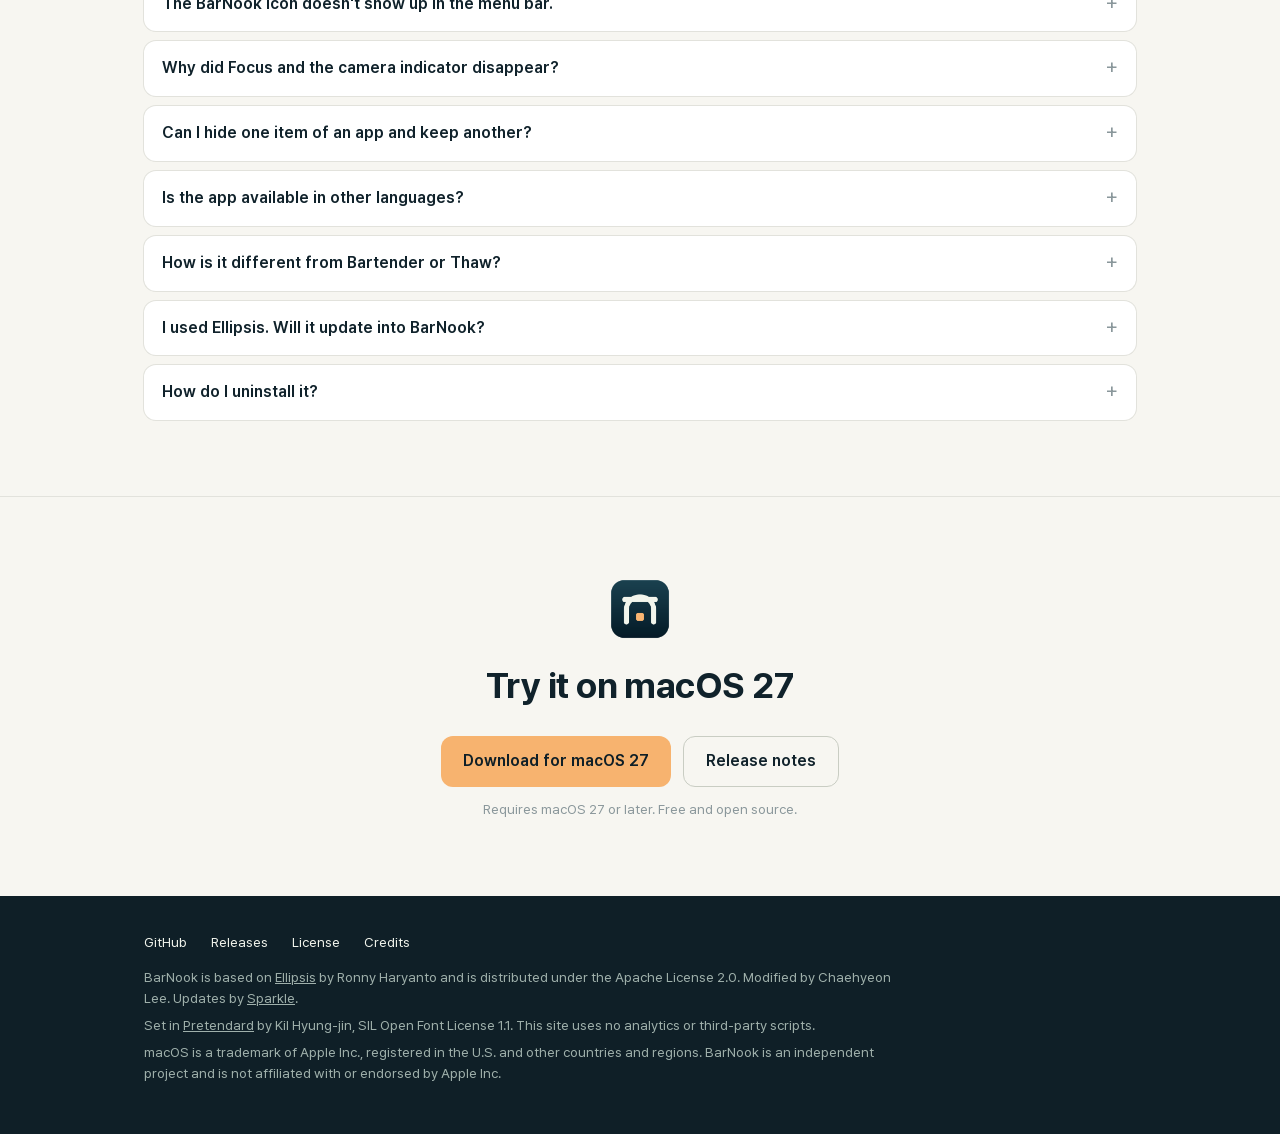
==== commit 14d4f13b: "feat(site): add the Korean landing page and plainer copy Add /barnook/ko/ with the same structure, d" ====
--- a/site/index.html
+++ b/site/index.html
@@ -4,7 +4,7 @@
 <meta charset="utf-8">
 <meta name="viewport" content="width=device-width, initial-scale=1">
 <script>document.documentElement.className='js'</script>
-<title>BarNook — A quieter menu bar for macOS 27</title>
+<title>BarNook — Hide menu bar apps on macOS 27</title>
 <meta name="description" content="BarNook hides the menu bar apps you don't need right now and shows them with one click. Built for macOS 27 and MacBooks with a notch. Free and open source.">
 <link rel="canonical" href="https://chlee1001.github.io/barnook/">
 <link rel="alternate" hreflang="en" href="https://chlee1001.github.io/barnook/">
@@ -12,7 +12,7 @@
 <link rel="alternate" hreflang="x-default" href="https://chlee1001.github.io/barnook/">
 <meta property="og:type" content="website">
 <meta property="og:site_name" content="BarNook">
-<meta property="og:title" content="BarNook — A quieter menu bar for macOS 27">
+<meta property="og:title" content="BarNook — Hide menu bar apps on macOS 27">
 <meta property="og:description" content="Hide the menu bar apps you don't need right now, and show them with one click. Built for MacBooks with a notch. Free and open source.">
 <meta property="og:url" content="https://chlee1001.github.io/barnook/">
 <meta property="og:locale" content="en_US">
@@ -44,8 +44,8 @@
 <div class="hero">
   <div class="wrap">
     <img class="icon" src="assets/icon-256.png" alt="BarNook app icon" width="104" height="104">
-    <h1>A quieter menu bar<br>for macOS 27.</h1>
-    <p class="lede">BarNook hides the menu bar apps you don't need right now. Click its icon to bring them back. Click again, or wait, and they hide again. On a MacBook with a notch, they show up in a bar below the menu bar, so nothing gets lost behind «.</p>
+    <h1>Hide the menu bar apps<br>you don't use.</h1>
+    <p class="lede">Click the BarNook icon to show your hidden apps. Click it again, or wait 15 seconds, and they're hidden again. On a MacBook with a notch, they show up in a bar below the menu bar, so nothing gets lost behind «.</p>
     <div class="cta">
       <a class="btn primary" href="https://github.com/chlee1001/barnook/releases/latest">
         <svg width="16" height="16" viewBox="0 0 16 16" aria-hidden="true"><path d="M8 2v8m-3.5-3.5L8 10l3.5-3.5M3 13h10" fill="none" stroke="currentColor" stroke-width="1.8" stroke-linecap="round" stroke-linejoin="round"/></svg>
@@ -92,7 +92,7 @@
 <section id="notch">
   <div class="wrap">
     <p class="eyebrow">Built for the notch</p>
-    <h2>Hidden apps stay reachable, even next to the notch.</h2>
+    <h2>The notch doesn't swallow your apps.</h2>
     <p class="intro">macOS fills the menu bar from the right and collapses whatever doesn't fit behind a « button. The leftmost item goes first, and that's the BarNook icon, the one you'd click to hide everything again.</p>
     <div class="grid g2">
       <div class="card">
@@ -122,7 +122,7 @@
 <section id="how">
   <div class="wrap">
     <p class="eyebrow">Get started</p>
-    <h2>Three steps, no configuration files.</h2>
+    <h2>Install it, then pick what to hide.</h2>
     <div class="grid g3 steps">
       <div class="card">
         <h3>Move it to Applications</h3>
@@ -133,8 +133,8 @@
         <p>In Settings › Apps, set each app to Shown, Hidden or Always hidden. Or pick "By position" and <kbd>⌘</kbd>-drag items to the left of the BarNook icon.</p>
       </div>
       <div class="card">
-        <h3>Click to reveal</h3>
-        <p>Click the icon to show hidden apps. They hide again after 15 seconds, when you click elsewhere, or when you switch apps if you turn that on.</p>
+        <h3>Click to show</h3>
+        <p>Click the icon to show hidden apps. They're hidden again after 15 seconds, when you click elsewhere, or, if you turn it on, when you switch apps.</p>
       </div>
     </div>
   </div>
@@ -143,18 +143,18 @@
 <section id="features">
   <div class="wrap">
     <p class="eyebrow">Features</p>
-    <h2>Does one job, and stays out of the way.</h2>
-    <p class="intro">BarNook hides and shows whole apps. It never moves your items and doesn't restyle the menu bar.</p>
+    <h2>What BarNook does</h2>
+    <p class="intro">BarNook hides and shows whole menu bar apps. It doesn't reorder items or restyle the menu bar.</p>
     <div class="grid g3">
-      <div class="card"><div class="k" aria-hidden="true">1×</div><h3>One click</h3><p>Click the icon to show hidden apps. Click again to hide them.</p></div>
+      <div class="card"><div class="k" aria-hidden="true">1×</div><h3>One click to toggle</h3><p>Click the icon to show hidden apps. Click it again to hide them.</p></div>
       <div class="card"><div class="k" aria-hidden="true">⌥</div><h3>Always hidden</h3><p>Apps you almost never need stay hidden after a normal click. <kbd>⌥</kbd>-click the icon to show them too.</p></div>
-      <div class="card"><div class="k" aria-hidden="true">⏱</div><h3>Hides itself again</h3><p>After a timeout from 1 to 300 seconds, a click outside the menu bar, or a switch of app or Space. Never while a menu is open.</p></div>
-      <div class="card"><div class="k" aria-hidden="true">⌘</div><h3>The icon as a divider</h3><p>With "By position", <kbd>⌘</kbd>-drag an item to the left of the icon to hide its app, and to the right to show it.</p></div>
+      <div class="card"><div class="k" aria-hidden="true">⏱</div><h3>Automatic re-hide</h3><p>Apps are hidden again after a timeout you set (1–300 seconds), when you click outside the menu bar, or when you switch apps or Spaces. Never while a menu is open.</p></div>
+      <div class="card"><div class="k" aria-hidden="true">⌘</div><h3>Split by the icon</h3><p>With "By position", <kbd>⌘</kbd>-drag an item to the left of the icon to hide its app, and to the right to show it.</p></div>
       <div class="card"><div class="k" aria-hidden="true">▭</div><h3>A bar for the notch</h3><p>Hidden apps appear under the icon on any display you choose. Pin up to three into the menu bar.</p></div>
       <div class="card"><div class="k" aria-hidden="true">◎</div><h3>The clock still works</h3><p>Clicking the clock opens Notification Center while apps are hidden.</p></div>
-      <div class="card"><div class="k" aria-hidden="true">✦</div><h3>Your icon</h3><p>Pick a menu bar icon for each state: the nook, an ellipsis, arrows, a dot or a star.</p></div>
-      <div class="card"><div class="k" aria-hidden="true">⇅</div><h3>Settings to go</h3><p>Export your hidden sets and options to a file and import them on another Mac.</p></div>
-      <div class="card"><div class="k" aria-hidden="true">↻</div><h3>Stays up to date</h3><p>Launch at login, and signed updates from GitHub Releases through Sparkle.</p></div>
+      <div class="card"><div class="k" aria-hidden="true">✦</div><h3>Choose the icon</h3><p>Pick separate icons for the hidden and shown states: the default nook, an ellipsis, arrows, a dot or a star.</p></div>
+      <div class="card"><div class="k" aria-hidden="true">⇅</div><h3>Export and import settings</h3><p>Export your hidden sets and options to a file and import them on another Mac.</p></div>
+      <div class="card"><div class="k" aria-hidden="true">↻</div><h3>Launch at login, automatic updates</h3><p>Starts when you log in, and installs signed updates from GitHub Releases through Sparkle.</p></div>
     </div>
   </div>
 </section>
@@ -162,12 +162,12 @@
 <section id="privacy" class="privacy">
   <div class="wrap">
     <p class="eyebrow">Permissions and privacy</p>
-    <h2>Two permissions, and what each one is for.</h2>
+    <h2>BarNook needs two permissions</h2>
     <p class="intro">Hiding and showing work from the first launch. The welcome window asks for both permissions, and Settings opens once they're allowed.</p>
     <div class="grid g2">
       <div class="card"><div class="k" aria-hidden="true">Ax</div><h3>Accessibility</h3><p>Reads the menu bar layout, so the Apps list shows only apps with a menu bar item, the icon can work as a divider, and the clock zone fits your clock.</p></div>
       <div class="card"><div class="k" aria-hidden="true">▣</div><h3>Screen Recording</h3><p>While you click the clock in bar mode, BarNook briefly covers the menu bar with a picture of it, so hidden items don't flash on screen. The picture stays in memory and is discarded when the cover comes off.</p></div>
-      <div class="card"><div class="k" aria-hidden="true">∅</div><h3>No analytics, no account</h3><p>BarNook connects only to GitHub, to check for updates. It sends no system profile, and you can turn automatic checks off in Settings › General.</p></div>
+      <div class="card"><div class="k" aria-hidden="true">∅</div><h3>No analytics or account</h3><p>BarNook connects only to GitHub, to check for updates. It sends no system profile, and you can turn automatic checks off in Settings › General.</p></div>
       <div class="card"><div class="k" aria-hidden="true">{ }</div><h3>Open source</h3><p>Read every line on GitHub, or build it yourself with SwiftPM. Licensed under Apache 2.0.</p></div>
     </div>
   </div>
@@ -176,8 +176,8 @@
 <section id="limits">
   <div class="wrap">
     <p class="eyebrow">Limits</p>
-    <h2>What BarNook can't do.</h2>
-    <p class="intro">macOS 27 decides a lot here. These limits come from the system, not from a setting.</p>
+    <h2>What BarNook can't do</h2>
+    <p class="intro">These limits come from how macOS 27 works, so no setting changes them.</p>
     <ul class="limits">
       <li><b>Whole apps, not single items.</b> An app with two menu bar items hides both.</li>
       <li><b>Focus and the camera/microphone indicator</b> are hidden too while any app is hidden. No setting brings them back.</li>
@@ -191,7 +191,7 @@
 <section id="faq">
   <div class="wrap">
     <p class="eyebrow">FAQ</p>
-    <h2>Questions.</h2>
+    <h2>Frequently asked questions</h2>
     <details>
       <summary>The BarNook icon doesn't show up in the menu bar.</summary>
       <p>Check that BarNook runs from <code>/Applications</code>. macOS matches BarNook's list against apps in that folder only, so a copy anywhere else hides its own icon.</p>
@@ -226,7 +226,7 @@
 <section class="final">
   <div class="wrap">
     <img src="assets/icon-256.png" alt="" width="72" height="72">
-    <h2>Give your menu bar some room.</h2>
+    <h2>Try it on macOS 27</h2>
     <div class="cta">
       <a class="btn primary" href="https://github.com/chlee1001/barnook/releases/latest">Download for macOS 27</a>
       <a class="btn ghost" href="https://github.com/chlee1001/barnook/releases">Release notes</a>
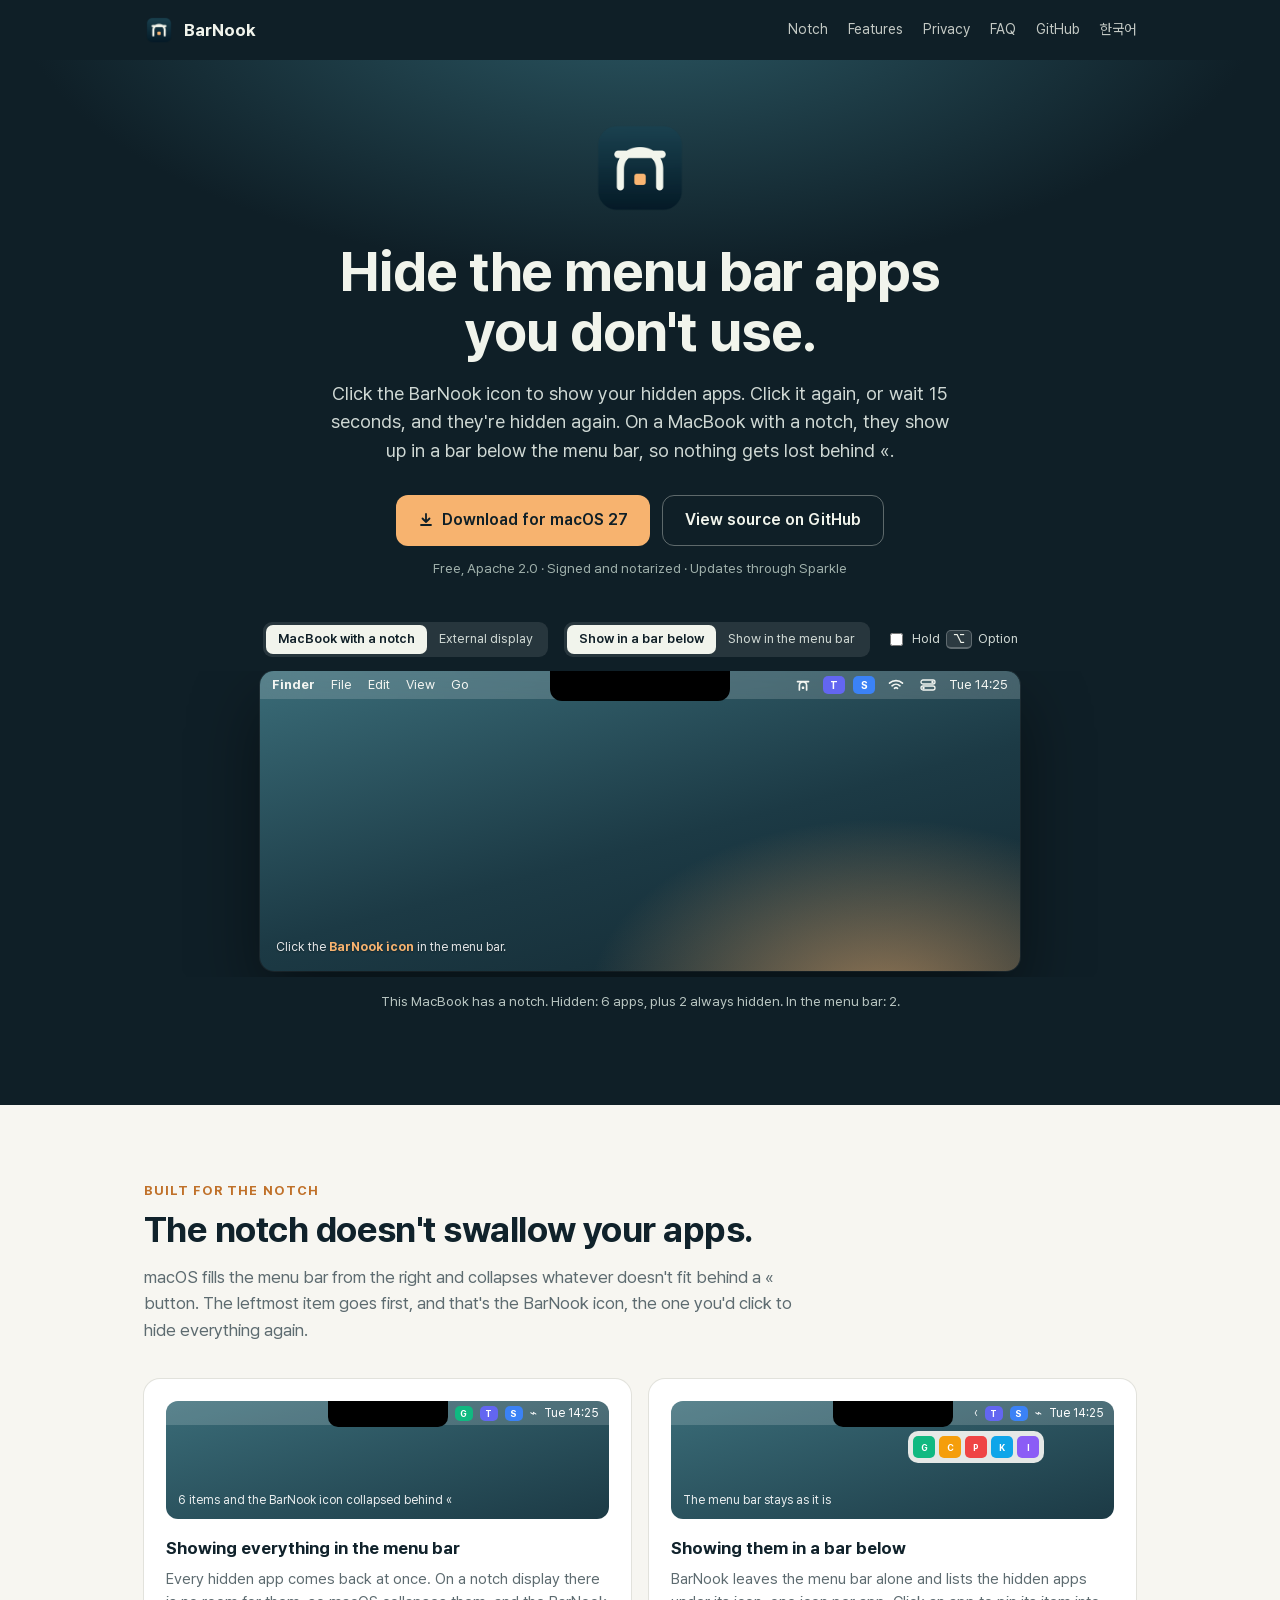
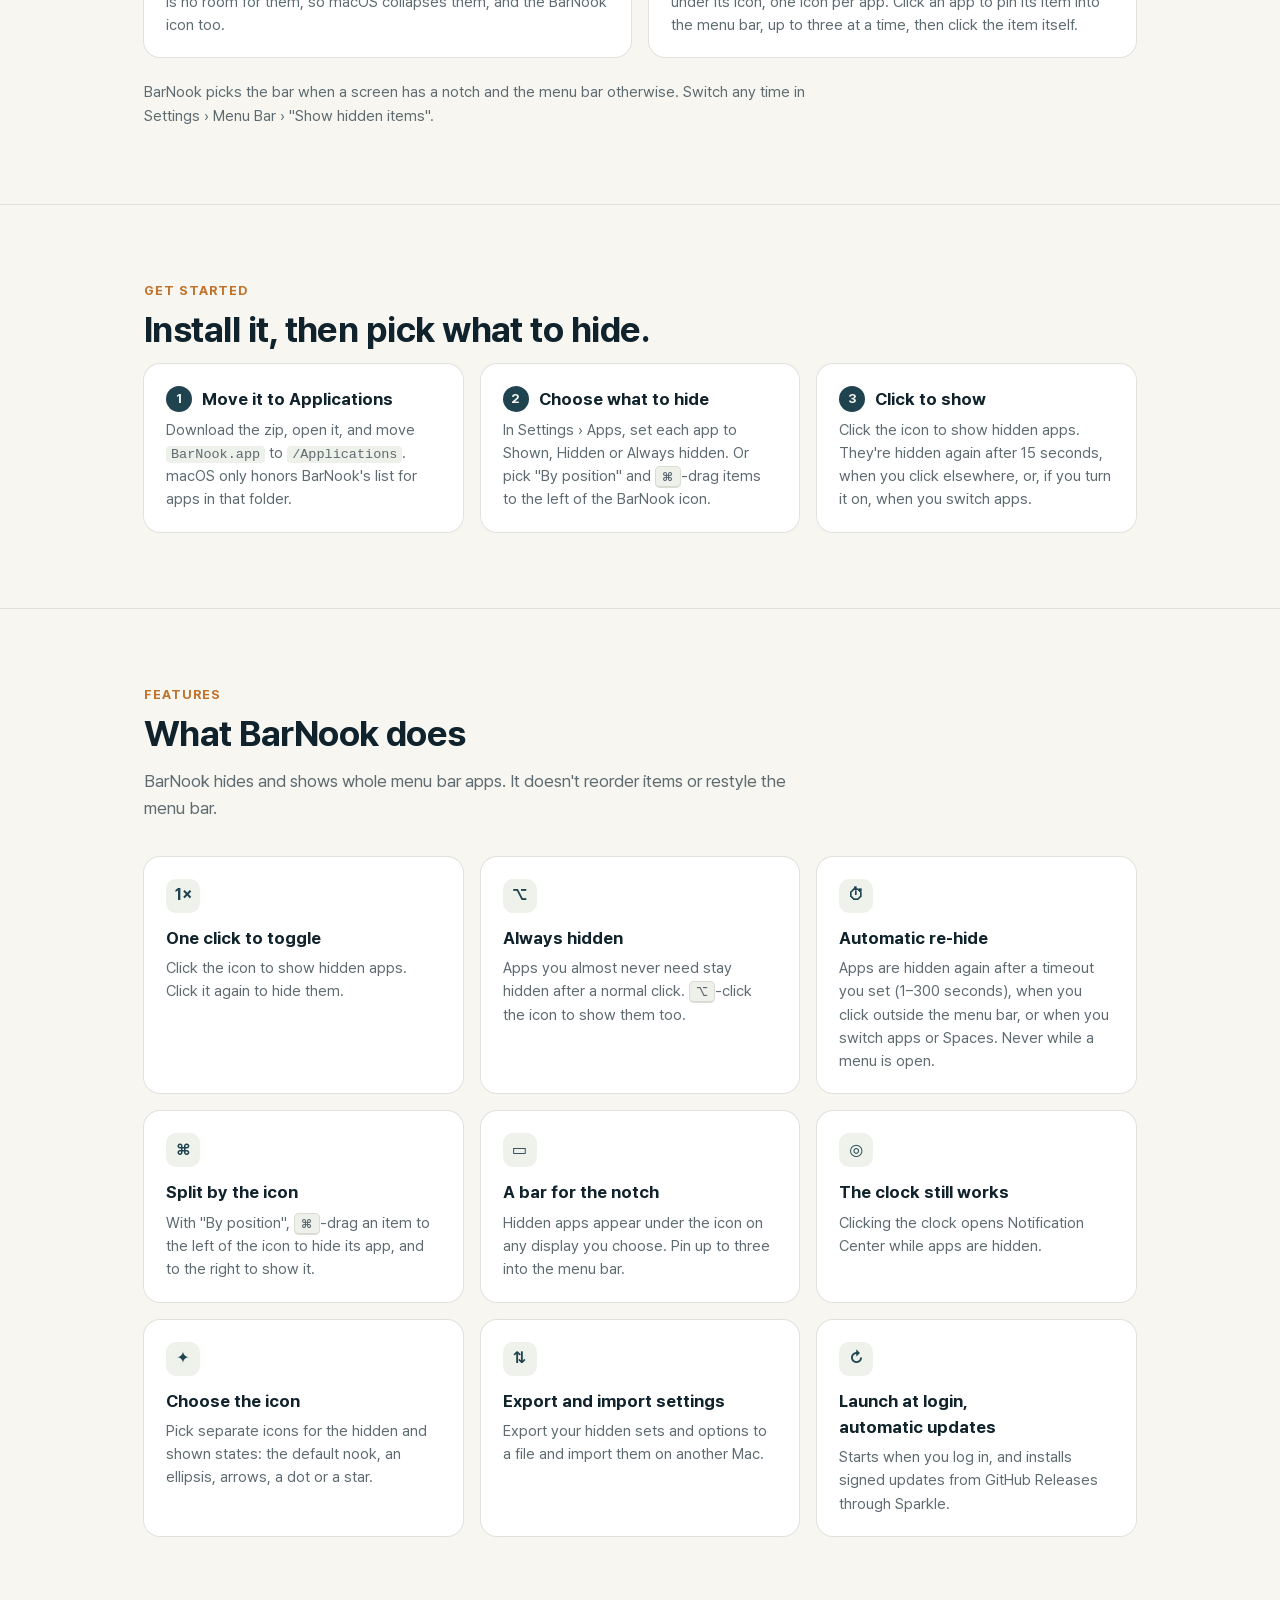
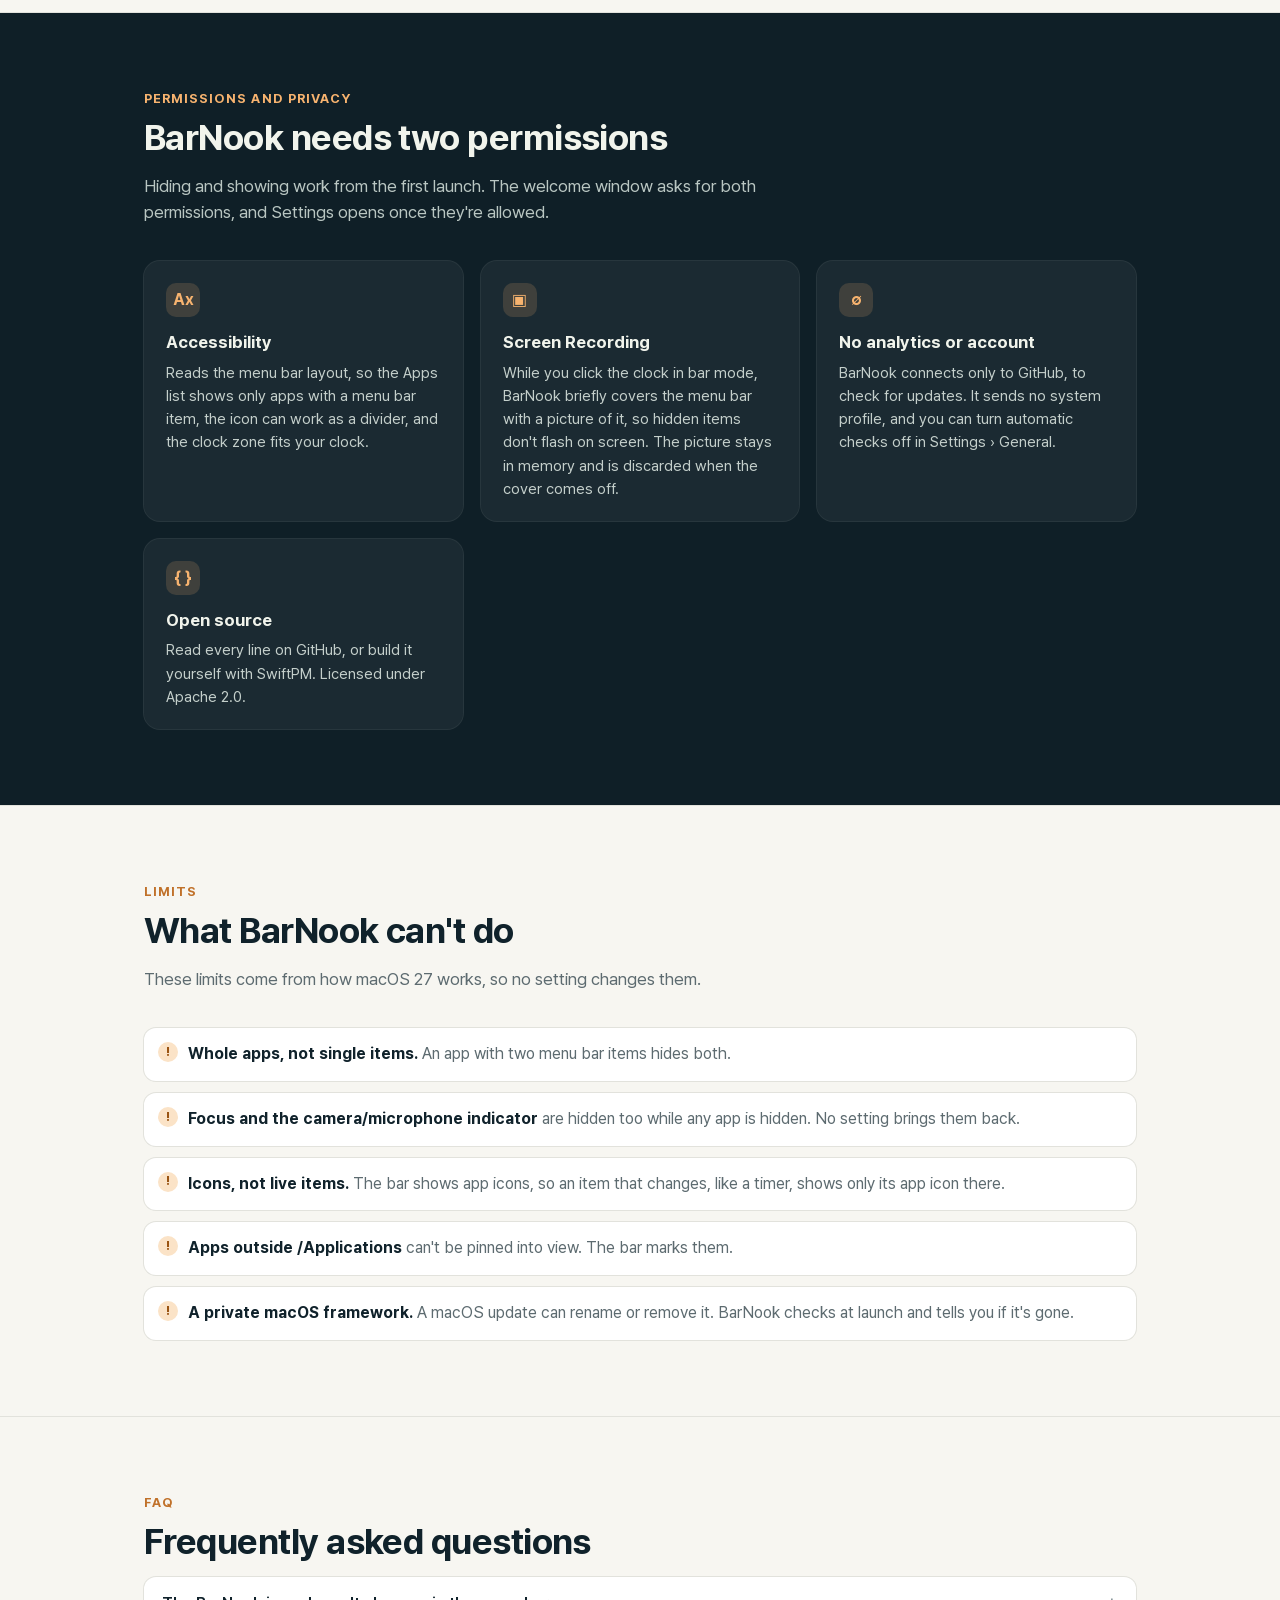
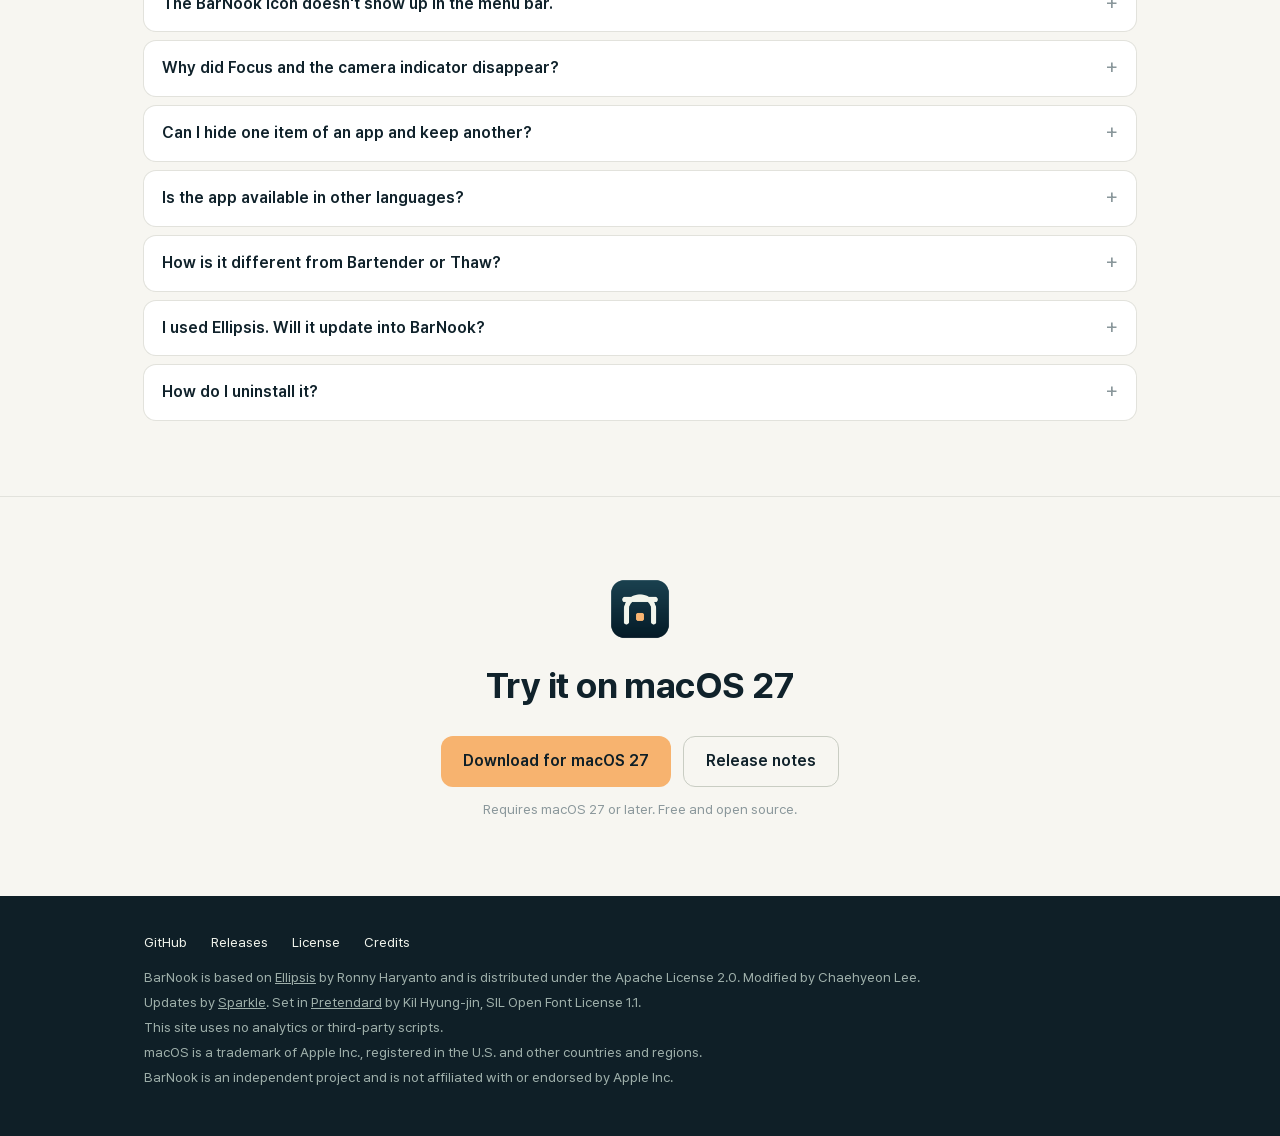
==== commit 2397e214: "fix(site): one footer line per notice and room under FAQ answers The footer packed several notices i" ====
--- a/site/index.html
+++ b/site/index.html
@@ -17,6 +17,10 @@
 <meta property="og:url" content="https://chlee1001.github.io/barnook/">
 <meta property="og:locale" content="en_US">
 <meta property="og:locale:alternate" content="ko_KR">
+<meta property="og:image" content="https://chlee1001.github.io/barnook/assets/og/og-en.png">
+<meta property="og:image:width" content="1200">
+<meta property="og:image:height" content="630">
+<meta property="og:image:alt" content="BarNook: Hide the menu bar apps you don't use.">
 <meta name="twitter:card" content="summary_large_image">
 <meta name="theme-color" content="#0f1f27">
 <link rel="icon" type="image/png" href="assets/favicon-64.png">
@@ -243,9 +247,11 @@
       <a href="https://github.com/chlee1001/barnook/blob/main/LICENSE">License</a>
       <a href="https://github.com/chlee1001/barnook/blob/main/CREDITS.md">Credits</a>
     </div>
-    <p>BarNook is based on <a href="https://github.com/ronny/ellipsis">Ellipsis</a> by Ronny Haryanto and is distributed under the Apache License 2.0. Modified by Chaehyeon Lee. Updates by <a href="https://sparkle-project.org">Sparkle</a>.</p>
-    <p>Set in <a href="assets/fonts/LICENSE.txt">Pretendard</a> by Kil Hyung-jin, SIL Open Font License 1.1. This site uses no analytics or third-party scripts.</p>
-    <p>macOS is a trademark of Apple Inc., registered in the U.S. and other countries and regions. BarNook is an independent project and is not affiliated with or endorsed by Apple Inc.</p>
+    <p>BarNook is based on <a href="https://github.com/ronny/ellipsis">Ellipsis</a> by Ronny Haryanto and is distributed under the Apache License 2.0. Modified by Chaehyeon Lee.</p>
+    <p>Updates by <a href="https://sparkle-project.org">Sparkle</a>. Set in <a href="assets/fonts/LICENSE.txt">Pretendard</a> by Kil Hyung-jin, SIL Open Font License 1.1.</p>
+    <p>This site uses no analytics or third-party scripts.</p>
+    <p>macOS is a trademark of Apple Inc., registered in the U.S. and other countries and regions.</p>
+    <p>BarNook is an independent project and is not affiliated with or endorsed by Apple Inc.</p>
   </div>
 </footer>
 
--- a/site/assets/site.css
+++ b/site/assets/site.css
@@ -148,7 +148,9 @@
 summary::-webkit-details-marker { display: none; }
 summary::after { content: "+"; color: var(--soft); font-weight: 400; font-size: 20px; line-height: 1; }
 details[open] summary::after { content: "–"; }
-details p { margin: 0 0 16px; color: var(--muted); }
+details[open] summary { padding-bottom: 8px; }
+/* Padding, not margin: a margin would collapse out of the card and leave the answer touching its edge. */
+details p { margin: 0; padding-bottom: 18px; color: var(--muted); }
 
 /* Final CTA & footer */
 .final { text-align: center; }
@@ -158,7 +160,7 @@
 footer { background: var(--deep); color: #9fb0ab; font-size: 13.5px; padding: 36px 0 44px; }
 footer .row { display: flex; flex-wrap: wrap; gap: 10px 24px; margin-bottom: 14px; }
 footer .row a { color: var(--cream); text-decoration: none; }
-footer p { margin: 6px 0; max-width: 760px; }
+footer p { margin: 4px 0; text-wrap: pretty; }
 
 /* Without JS the demo can't respond, so only its caption stays. */
 .no-js .demo-controls, .no-js .stage-scroll { display: none; }
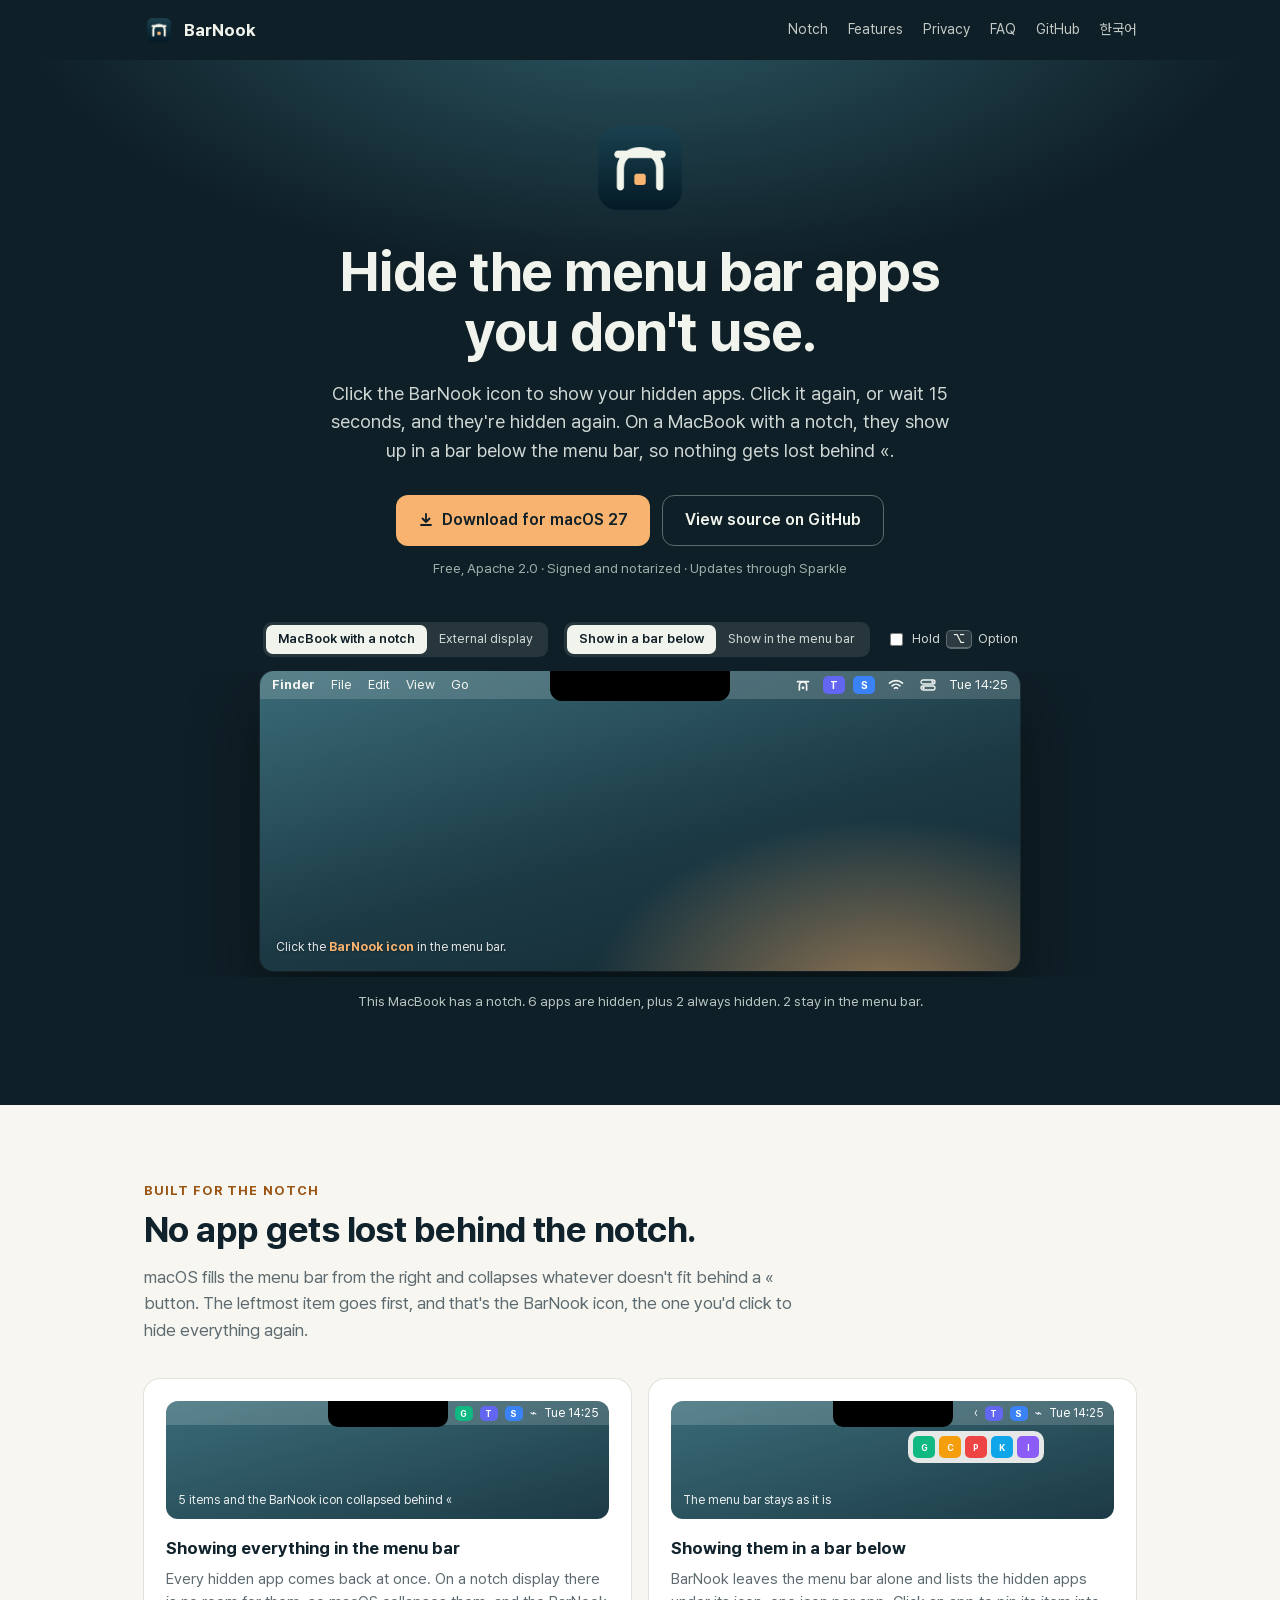
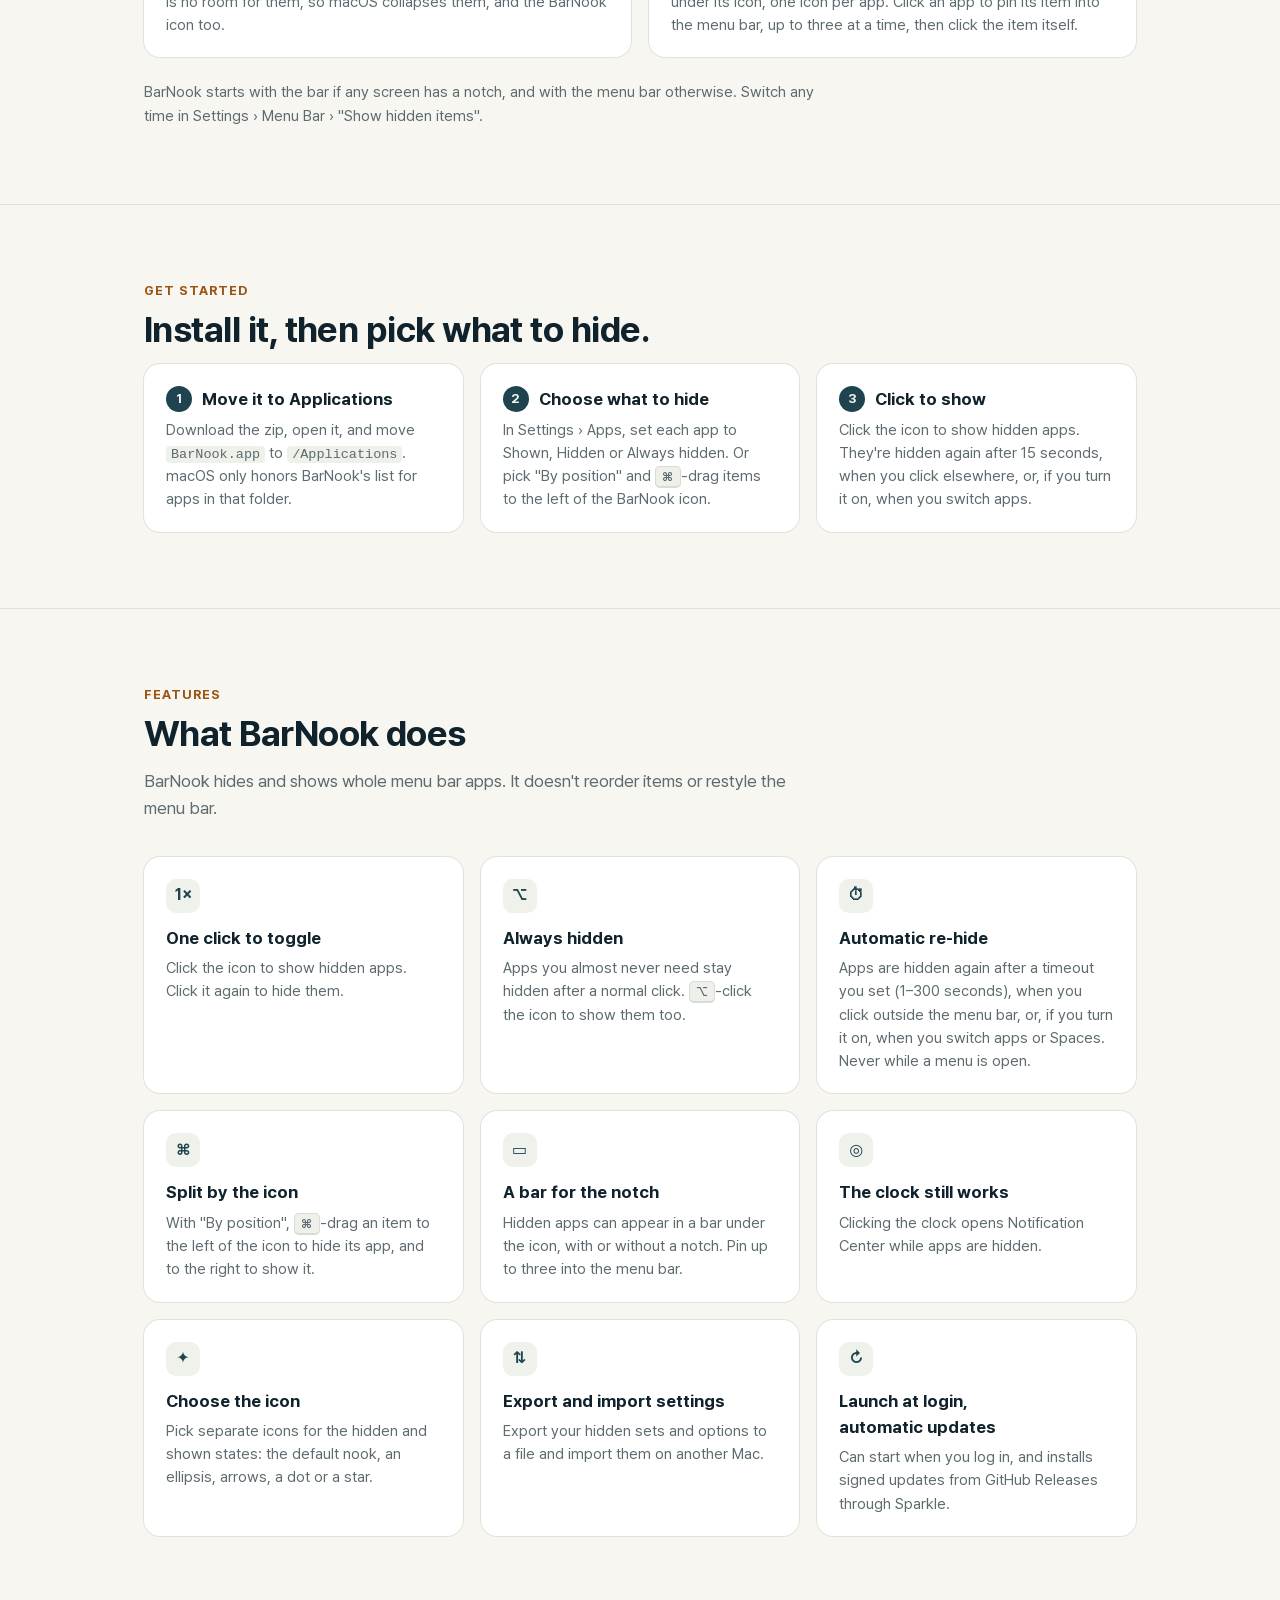
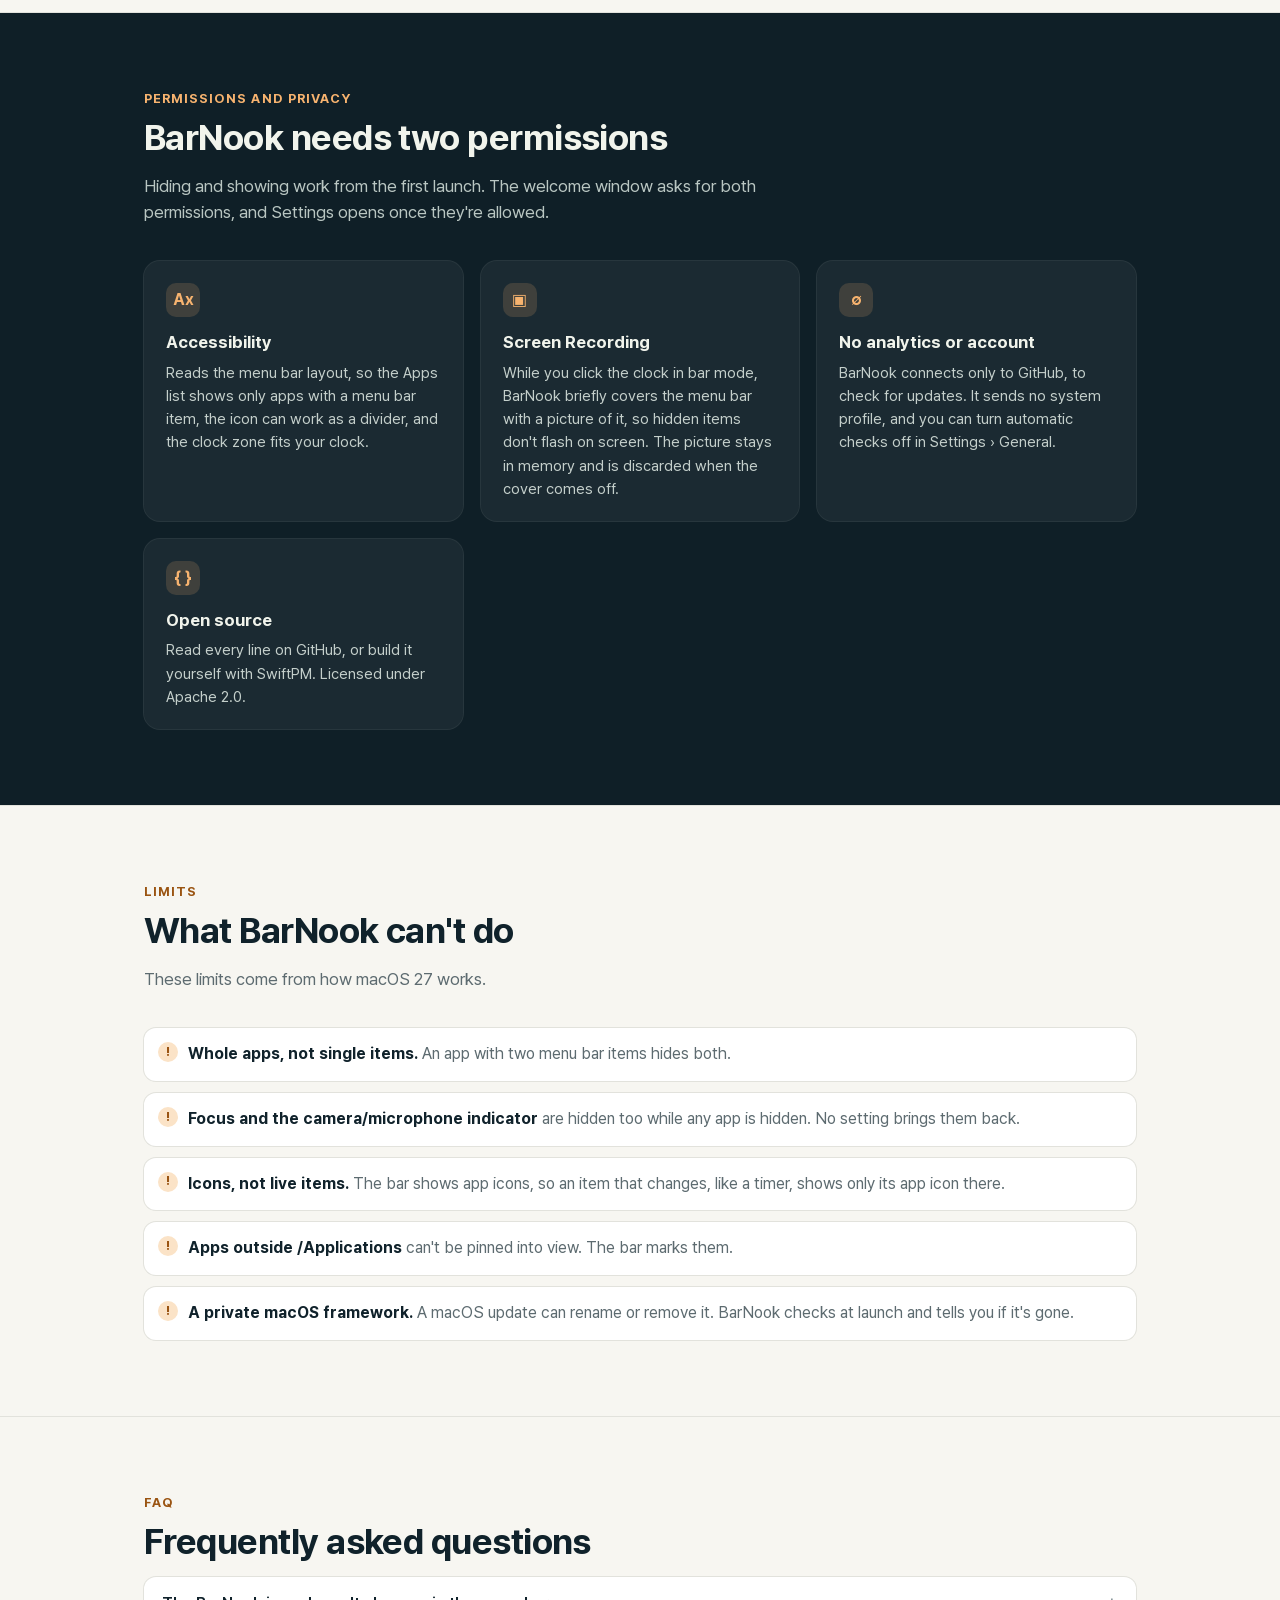
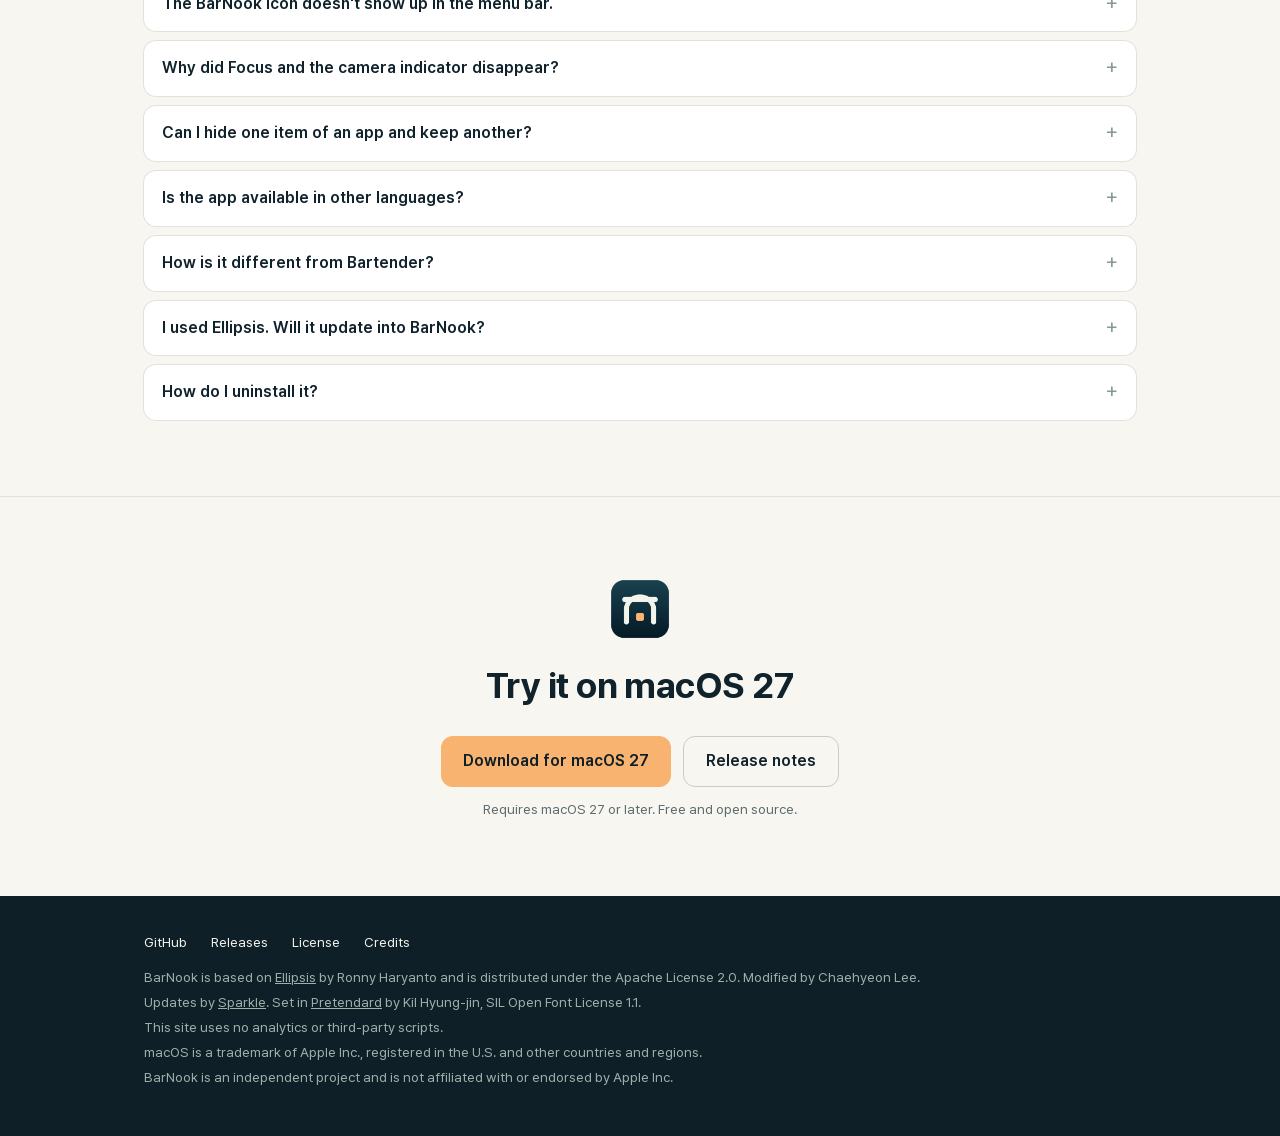
==== commit f939fa92: "fix(site): keyboard access to the demo and claims that match the app The closed bar panel was only f" ====
--- a/site/index.html
+++ b/site/index.html
@@ -88,7 +88,7 @@
           <div class="desk-hint" id="deskHint">Click the <b>BarNook icon</b> in the menu bar.</div>
         </div>
       </div>
-      <p class="demo-caption" id="caption" aria-live="polite">This MacBook has a notch. Hidden: 6 apps, plus 2 always hidden. In the menu bar: 2.</p>
+      <p class="demo-caption" id="caption" aria-live="polite">This MacBook has a notch. 6 apps are hidden, plus 2 always hidden. 2 stay in the menu bar.</p>
     </div>
   </div>
 </div>
@@ -96,14 +96,14 @@
 <section id="notch">
   <div class="wrap">
     <p class="eyebrow">Built for the notch</p>
-    <h2>The notch doesn't swallow your apps.</h2>
+    <h2>No app gets lost behind the notch.</h2>
     <p class="intro">macOS fills the menu bar from the right and collapses whatever doesn't fit behind a « button. The leftmost item goes first, and that's the BarNook icon, the one you'd click to hide everything again.</p>
     <div class="grid g2">
       <div class="card">
         <div class="mini">
           <div class="bar"><span class="more">«</span><span class="it" style="background:#10b981">G</span><span class="it" style="background:#6366f1">T</span><span class="it" style="background:#3b82f6">S</span><span>⌁</span><span>Tue 14:25</span></div>
           <div class="n"></div>
-          <div class="tag bad">6 items and the BarNook icon collapsed behind «</div>
+          <div class="tag bad">5 items and the BarNook icon collapsed behind «</div>
         </div>
         <h3>Showing everything in the menu bar</h3>
         <p>Every hidden app comes back at once. On a notch display there is no room for them, so macOS collapses them, and the BarNook icon too.</p>
@@ -119,7 +119,7 @@
         <p>BarNook leaves the menu bar alone and lists the hidden apps under its icon, one icon per app. Click an app to pin its item into the menu bar, up to three at a time, then click the item itself.</p>
       </div>
     </div>
-    <p class="intro note">BarNook picks the bar when a screen has a notch and the menu bar otherwise. Switch any time in Settings › Menu Bar › "Show hidden items".</p>
+    <p class="intro note">BarNook starts with the bar if any screen has a notch, and with the menu bar otherwise. Switch any time in Settings › Menu Bar › "Show hidden items".</p>
   </div>
 </section>
 
@@ -152,13 +152,13 @@
     <div class="grid g3">
       <div class="card"><div class="k" aria-hidden="true">1×</div><h3>One click to toggle</h3><p>Click the icon to show hidden apps. Click it again to hide them.</p></div>
       <div class="card"><div class="k" aria-hidden="true">⌥</div><h3>Always hidden</h3><p>Apps you almost never need stay hidden after a normal click. <kbd>⌥</kbd>-click the icon to show them too.</p></div>
-      <div class="card"><div class="k" aria-hidden="true">⏱</div><h3>Automatic re-hide</h3><p>Apps are hidden again after a timeout you set (1–300 seconds), when you click outside the menu bar, or when you switch apps or Spaces. Never while a menu is open.</p></div>
+      <div class="card"><div class="k" aria-hidden="true">⏱</div><h3>Automatic re-hide</h3><p>Apps are hidden again after a timeout you set (1–300 seconds), when you click outside the menu bar, or, if you turn it on, when you switch apps or Spaces. Never while a menu is open.</p></div>
       <div class="card"><div class="k" aria-hidden="true">⌘</div><h3>Split by the icon</h3><p>With "By position", <kbd>⌘</kbd>-drag an item to the left of the icon to hide its app, and to the right to show it.</p></div>
-      <div class="card"><div class="k" aria-hidden="true">▭</div><h3>A bar for the notch</h3><p>Hidden apps appear under the icon on any display you choose. Pin up to three into the menu bar.</p></div>
+      <div class="card"><div class="k" aria-hidden="true">▭</div><h3>A bar for the notch</h3><p>Hidden apps can appear in a bar under the icon, with or without a notch. Pin up to three into the menu bar.</p></div>
       <div class="card"><div class="k" aria-hidden="true">◎</div><h3>The clock still works</h3><p>Clicking the clock opens Notification Center while apps are hidden.</p></div>
       <div class="card"><div class="k" aria-hidden="true">✦</div><h3>Choose the icon</h3><p>Pick separate icons for the hidden and shown states: the default nook, an ellipsis, arrows, a dot or a star.</p></div>
       <div class="card"><div class="k" aria-hidden="true">⇅</div><h3>Export and import settings</h3><p>Export your hidden sets and options to a file and import them on another Mac.</p></div>
-      <div class="card"><div class="k" aria-hidden="true">↻</div><h3>Launch at login, automatic updates</h3><p>Starts when you log in, and installs signed updates from GitHub Releases through Sparkle.</p></div>
+      <div class="card"><div class="k" aria-hidden="true">↻</div><h3>Launch at login, automatic updates</h3><p>Can start when you log in, and installs signed updates from GitHub Releases through Sparkle.</p></div>
     </div>
   </div>
 </section>
@@ -181,7 +181,7 @@
   <div class="wrap">
     <p class="eyebrow">Limits</p>
     <h2>What BarNook can't do</h2>
-    <p class="intro">These limits come from how macOS 27 works, so no setting changes them.</p>
+    <p class="intro">These limits come from how macOS 27 works.</p>
     <ul class="limits">
       <li><b>Whole apps, not single items.</b> An app with two menu bar items hides both.</li>
       <li><b>Focus and the camera/microphone indicator</b> are hidden too while any app is hidden. No setting brings them back.</li>
@@ -202,7 +202,7 @@
     </details>
     <details>
       <summary>Why did Focus and the camera indicator disappear?</summary>
-      <p>macOS hides them while any app is hidden. It's a limit of the system mechanism BarNook uses. Show your hidden apps and they come back.</p>
+      <p>macOS hides them while any app is hidden. It's a limit of the system mechanism BarNook uses. They come back only when nothing is hidden, for example after you quit BarNook.</p>
     </details>
     <details>
       <summary>Can I hide one item of an app and keep another?</summary>
@@ -210,11 +210,11 @@
     </details>
     <details>
       <summary>Is the app available in other languages?</summary>
-      <p>Not yet. BarNook's menus and Settings are in English only.</p>
-    </details>
-    <details>
-      <summary>How is it different from Bartender or Thaw?</summary>
-      <p>BarNook does one thing: it hides and shows whole apps, with a bar for the notch. It doesn't rearrange items, search them or restyle the menu bar. If you need those, Bartender and Thaw do more.</p>
+      <p>No. BarNook's menus and Settings are in English only.</p>
+    </details>
+    <details>
+      <summary>How is it different from Bartender?</summary>
+      <p>BarNook does one thing: it hides and shows whole apps, with a bar for the notch. It doesn't rearrange items, search them or restyle the menu bar. If you need those, Bartender does more.</p>
     </details>
     <details>
       <summary>I used Ellipsis. Will it update into BarNook?</summary>
--- a/site/assets/site.css
+++ b/site/assets/site.css
@@ -82,8 +82,9 @@
 .overflow { position: absolute; top: 34px; right: 120px; display: flex; flex-direction: column; min-width: 150px; padding: 5px; border-radius: 10px; background: rgba(246,246,242,.95); box-shadow: 0 10px 30px rgba(0,0,0,.3); color: var(--ink); font-size: 13px; z-index: 3; }
 .overflow.off { display: none; }
 .overflow div { display: flex; align-items: center; gap: 8px; padding: 4px 8px; border-radius: 6px; }
-.overflow div.bn-row { cursor: pointer; }
-.overflow div.bn-row:hover { background: rgba(0,0,0,.07); }
+.overflow .bn-row { display: flex; align-items: center; gap: 8px; width: 100%; padding: 4px 8px; border: 0; border-radius: 6px;
+                    background: none; color: inherit; font: inherit; text-align: left; cursor: pointer; }
+.overflow .bn-row:hover { background: rgba(0,0,0,.07); }
 .panel { position: absolute; top: 34px; display: flex; gap: 2px; padding: 5px; border-radius: 12px; background: rgba(246,246,242,.92);
          box-shadow: 0 10px 30px rgba(0,0,0,.3); transition: opacity .18s, transform .18s; z-index: 3; }
 .panel.off { opacity: 0; transform: translateY(-6px); pointer-events: none; }
@@ -99,7 +100,7 @@
 /* Sections */
 section { padding: 76px 0; }
 section + section { border-top: 1px solid var(--line); }
-.eyebrow { color: #c0712a; font-weight: 700; font-size: 13px; letter-spacing: .08em; text-transform: uppercase; margin: 0 0 8px; }
+.eyebrow { color: #9a5412; font-weight: 700; font-size: 13px; letter-spacing: .08em; text-transform: uppercase; margin: 0 0 8px; }
 h2 { font-size: clamp(26px, 3.4vw, 36px); line-height: 1.15; letter-spacing: -.015em; margin: 0 0 14px; }
 .intro { color: var(--muted); max-width: 680px; margin: 0 0 36px; font-size: 17px; }
 .grid { display: grid; gap: 18px; }
@@ -156,7 +157,7 @@
 .final { text-align: center; }
 .final h2 { margin-top: 12px; }
 .final .btn.ghost { color: var(--ink); border-color: #c9cdc3; }
-.final .meta { color: var(--soft); }
+.final .meta { color: var(--muted); }
 footer { background: var(--deep); color: #9fb0ab; font-size: 13.5px; padding: 36px 0 44px; }
 footer .row { display: flex; flex-wrap: wrap; gap: 10px 24px; margin-bottom: 14px; }
 footer .row a { color: var(--cream); text-decoration: none; }
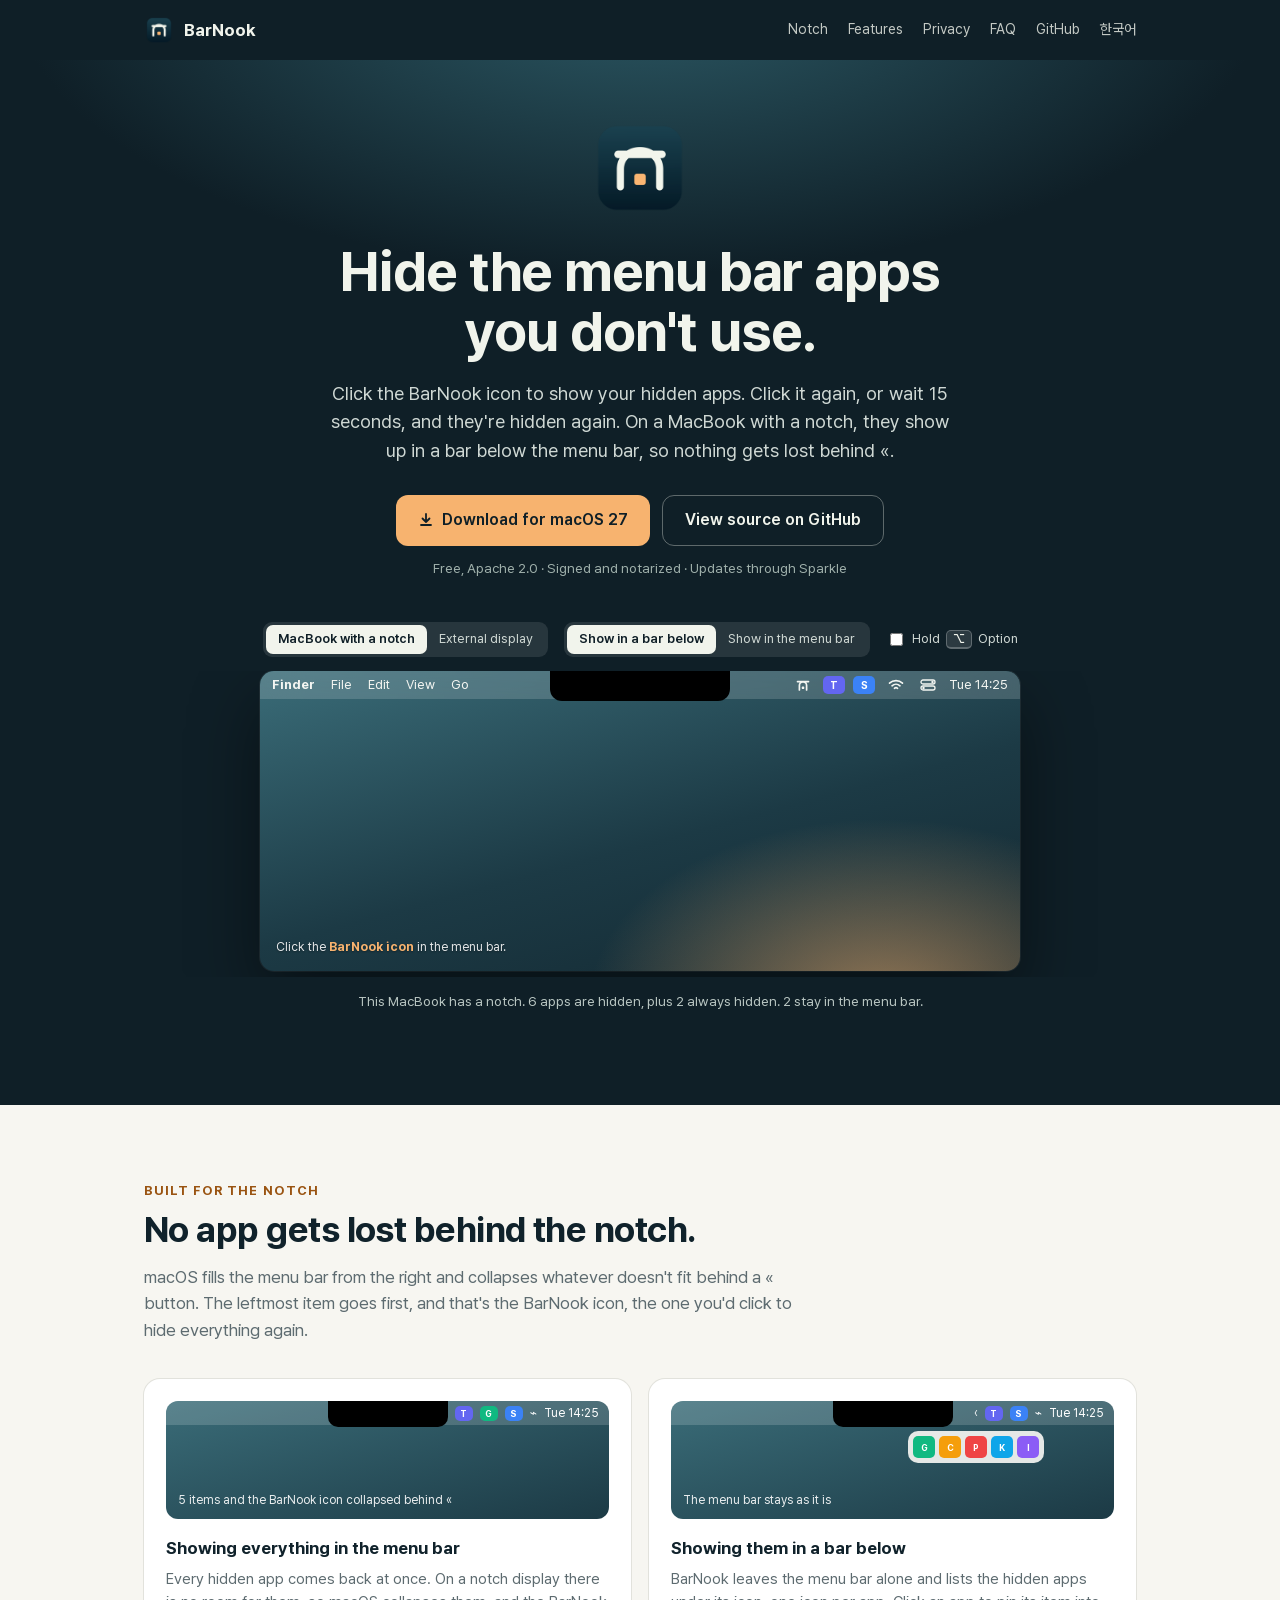
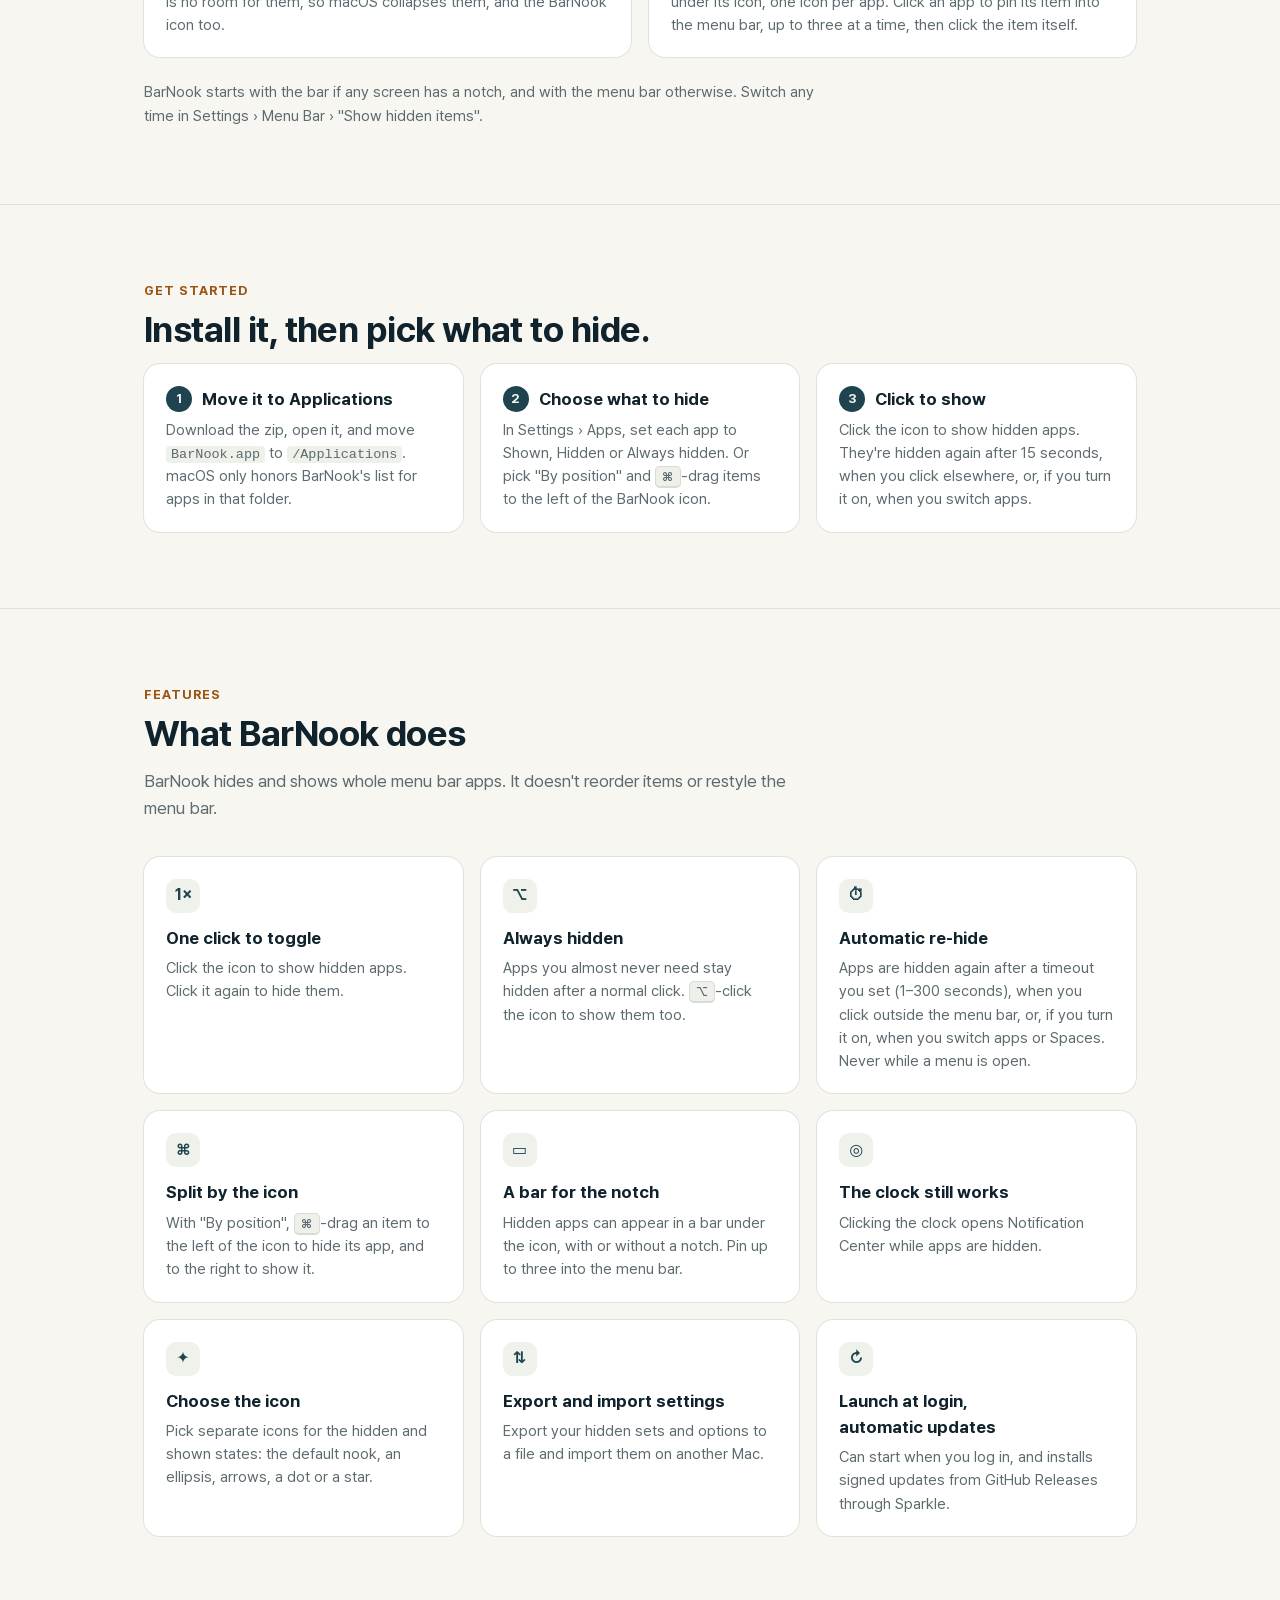
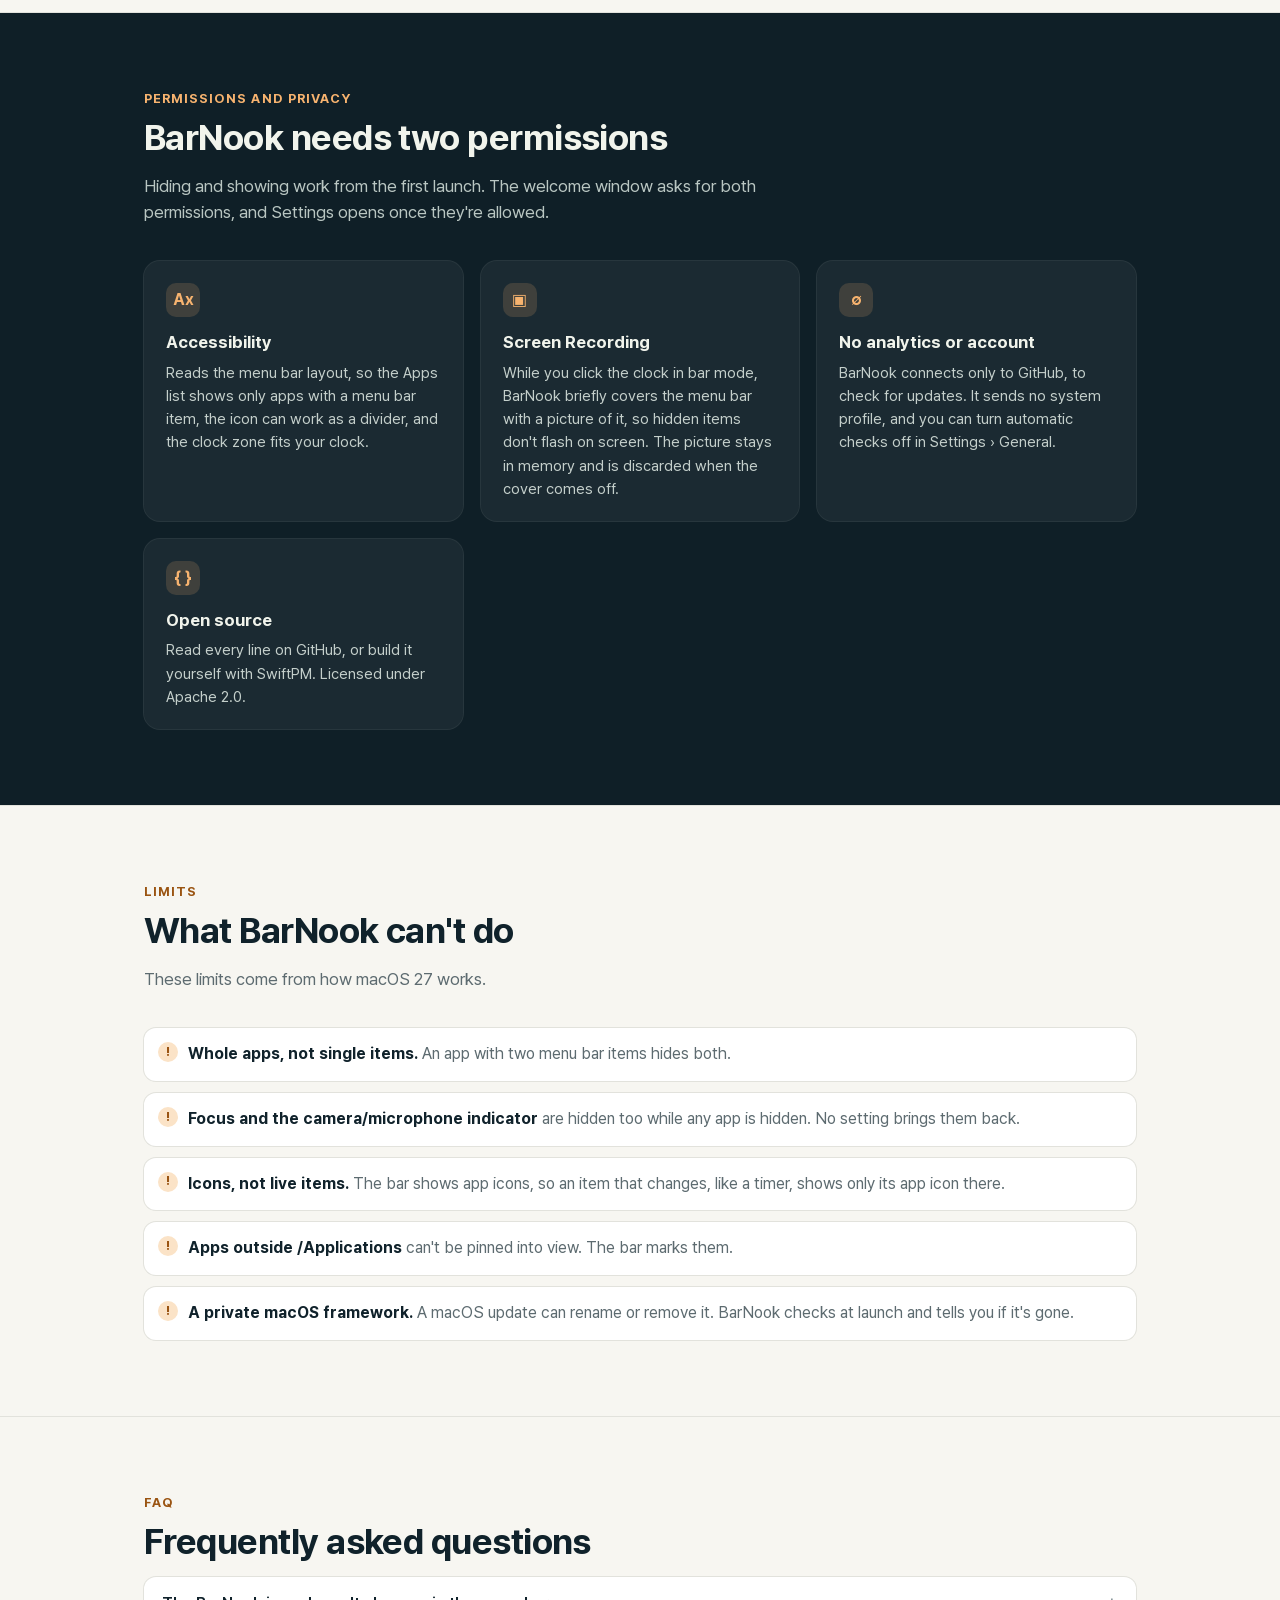
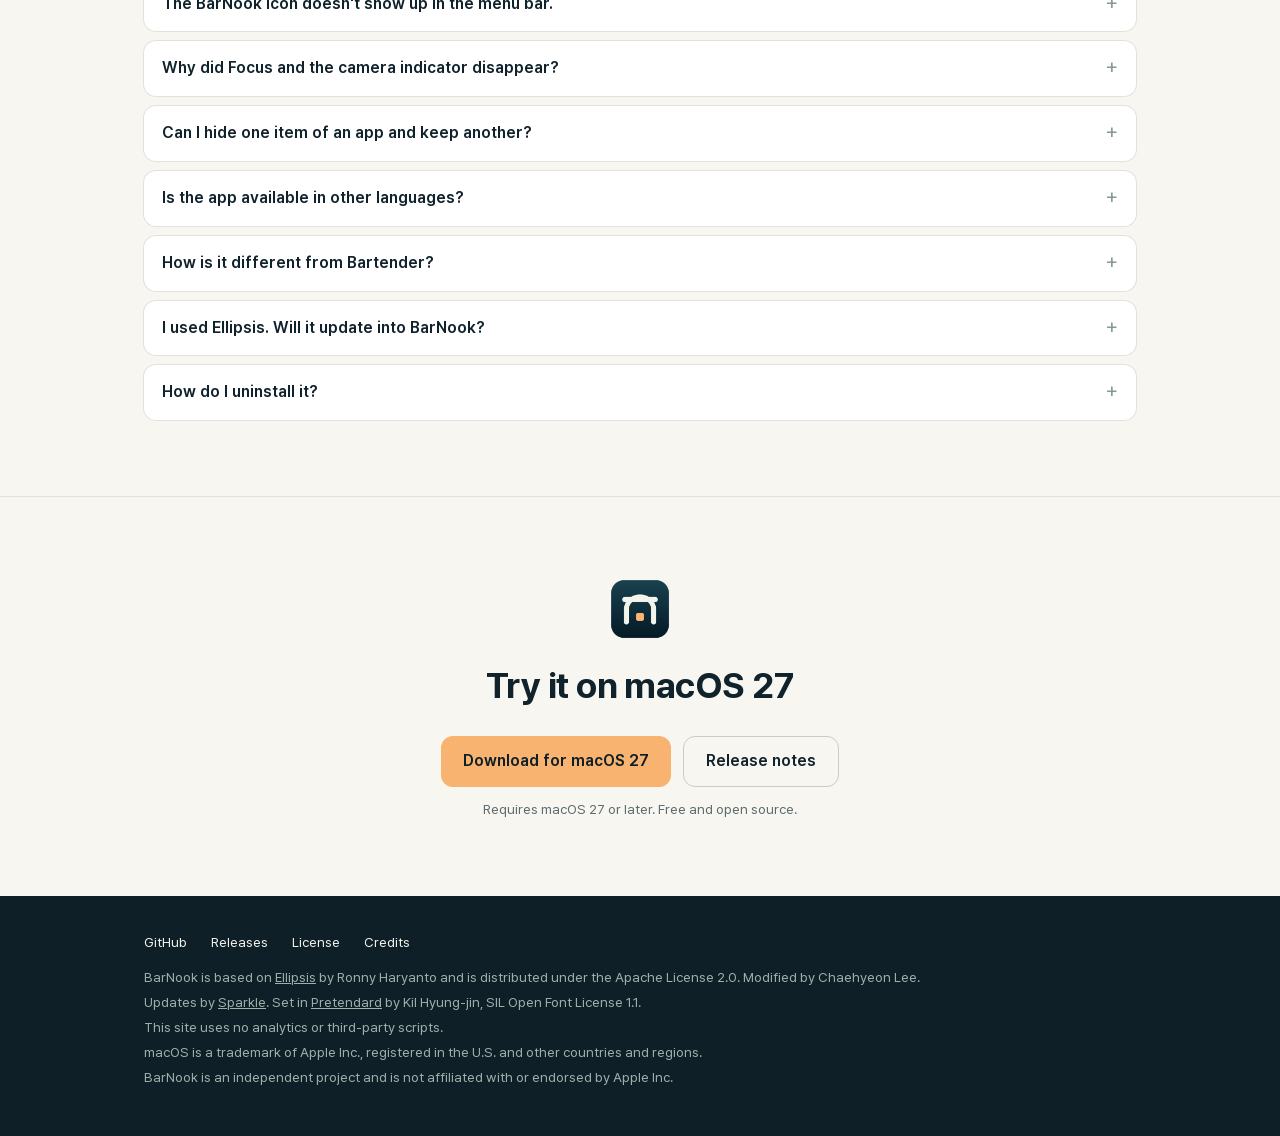
==== commit c7e2eaa4: "fix(site): keep focus where the reader left it and the phone hint on screen The timer re-render retu" ====
--- a/site/index.html
+++ b/site/index.html
@@ -101,7 +101,7 @@
     <div class="grid g2">
       <div class="card">
         <div class="mini">
-          <div class="bar"><span class="more">«</span><span class="it" style="background:#10b981">G</span><span class="it" style="background:#6366f1">T</span><span class="it" style="background:#3b82f6">S</span><span>⌁</span><span>Tue 14:25</span></div>
+          <div class="bar"><span class="more">«</span><span class="it" style="background:#6366f1">T</span><span class="it" style="background:#10b981">G</span><span class="it" style="background:#3b82f6">S</span><span>⌁</span><span>Tue 14:25</span></div>
           <div class="n"></div>
           <div class="tag bad">5 items and the BarNook icon collapsed behind «</div>
         </div>
--- a/site/assets/site.css
+++ b/site/assets/site.css
@@ -170,6 +170,9 @@
 @media (max-width: 640px) {
   .stage-scroll { margin: 0 -24px; max-width: none; }
   .stage { border-radius: 0; }
+  /* Only the right end of the stage is on screen, and opening the bar scrolls it
+     about 86px further left. Keep the hint inside the part that stays visible. */
+  .desk-hint { left: auto; right: 94px; max-width: calc(100vw - 130px); }
 }
 
 @media (prefers-reduced-motion: reduce) {
